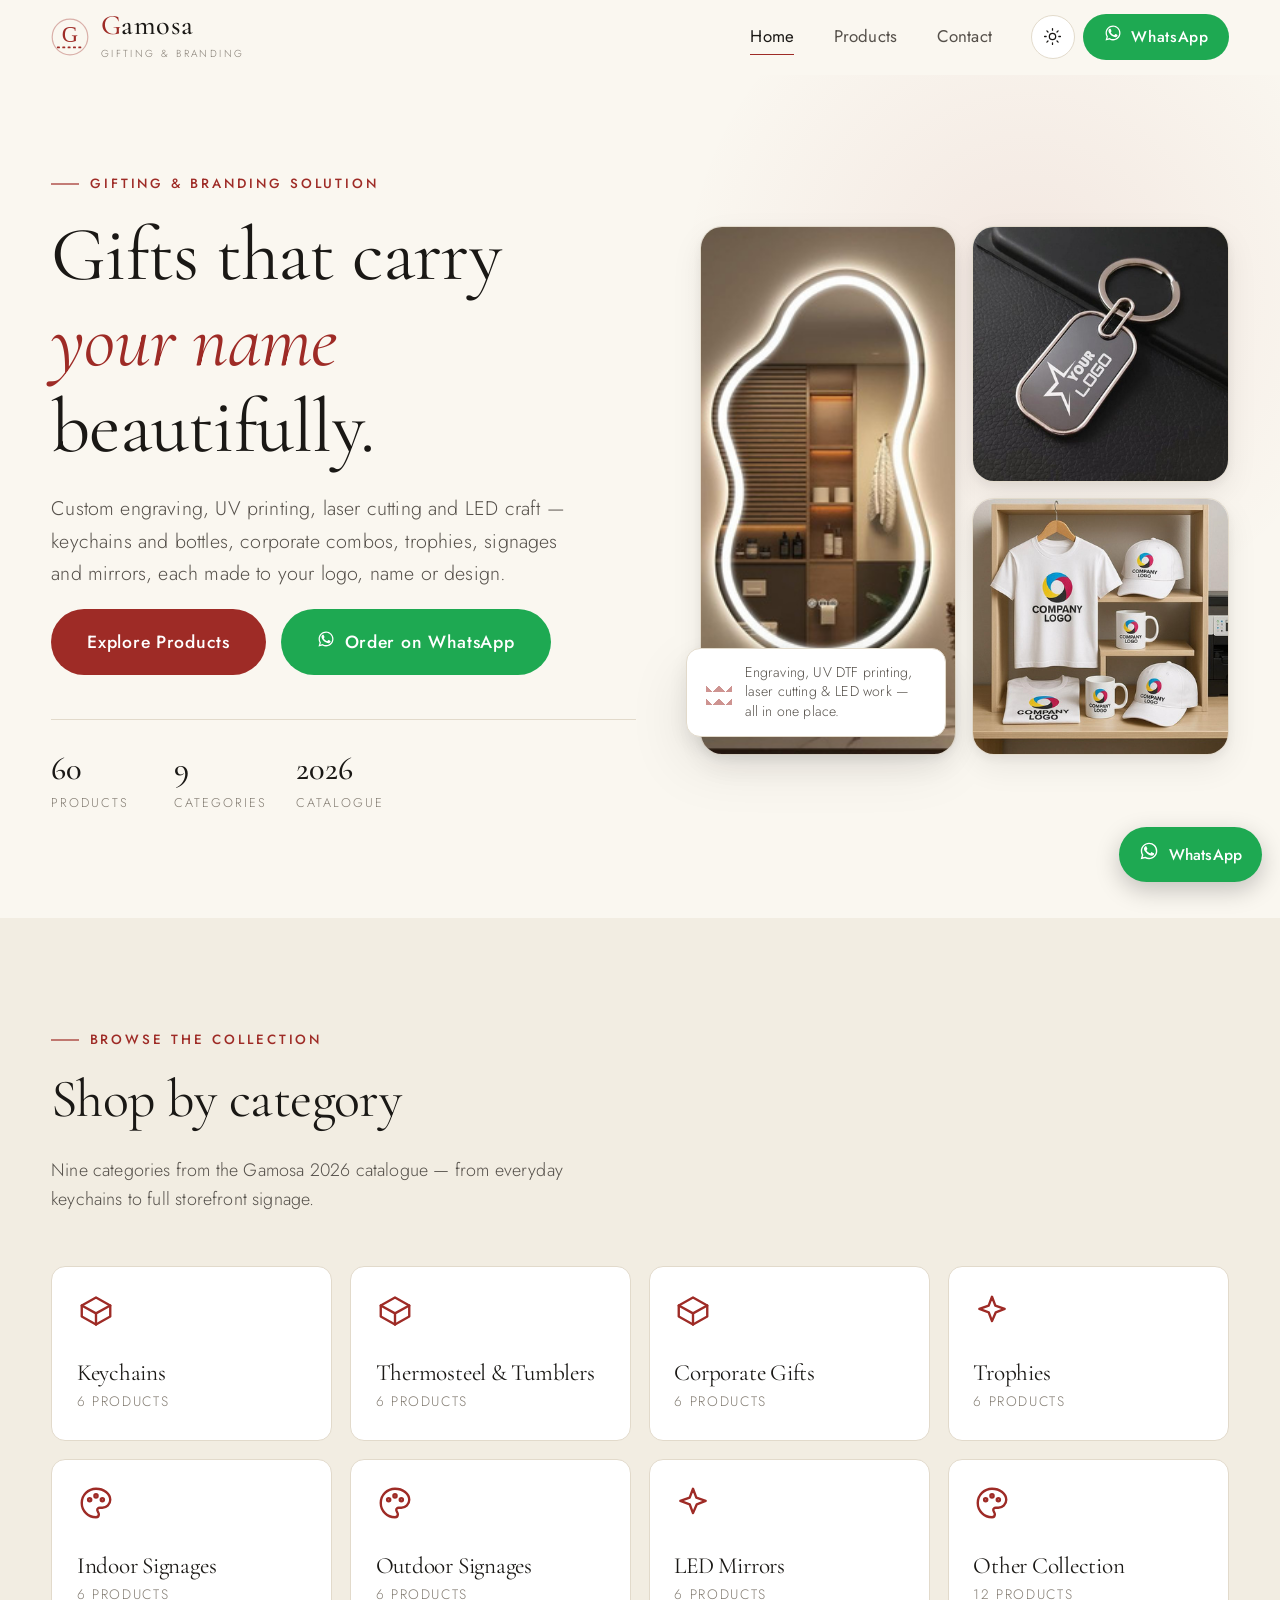
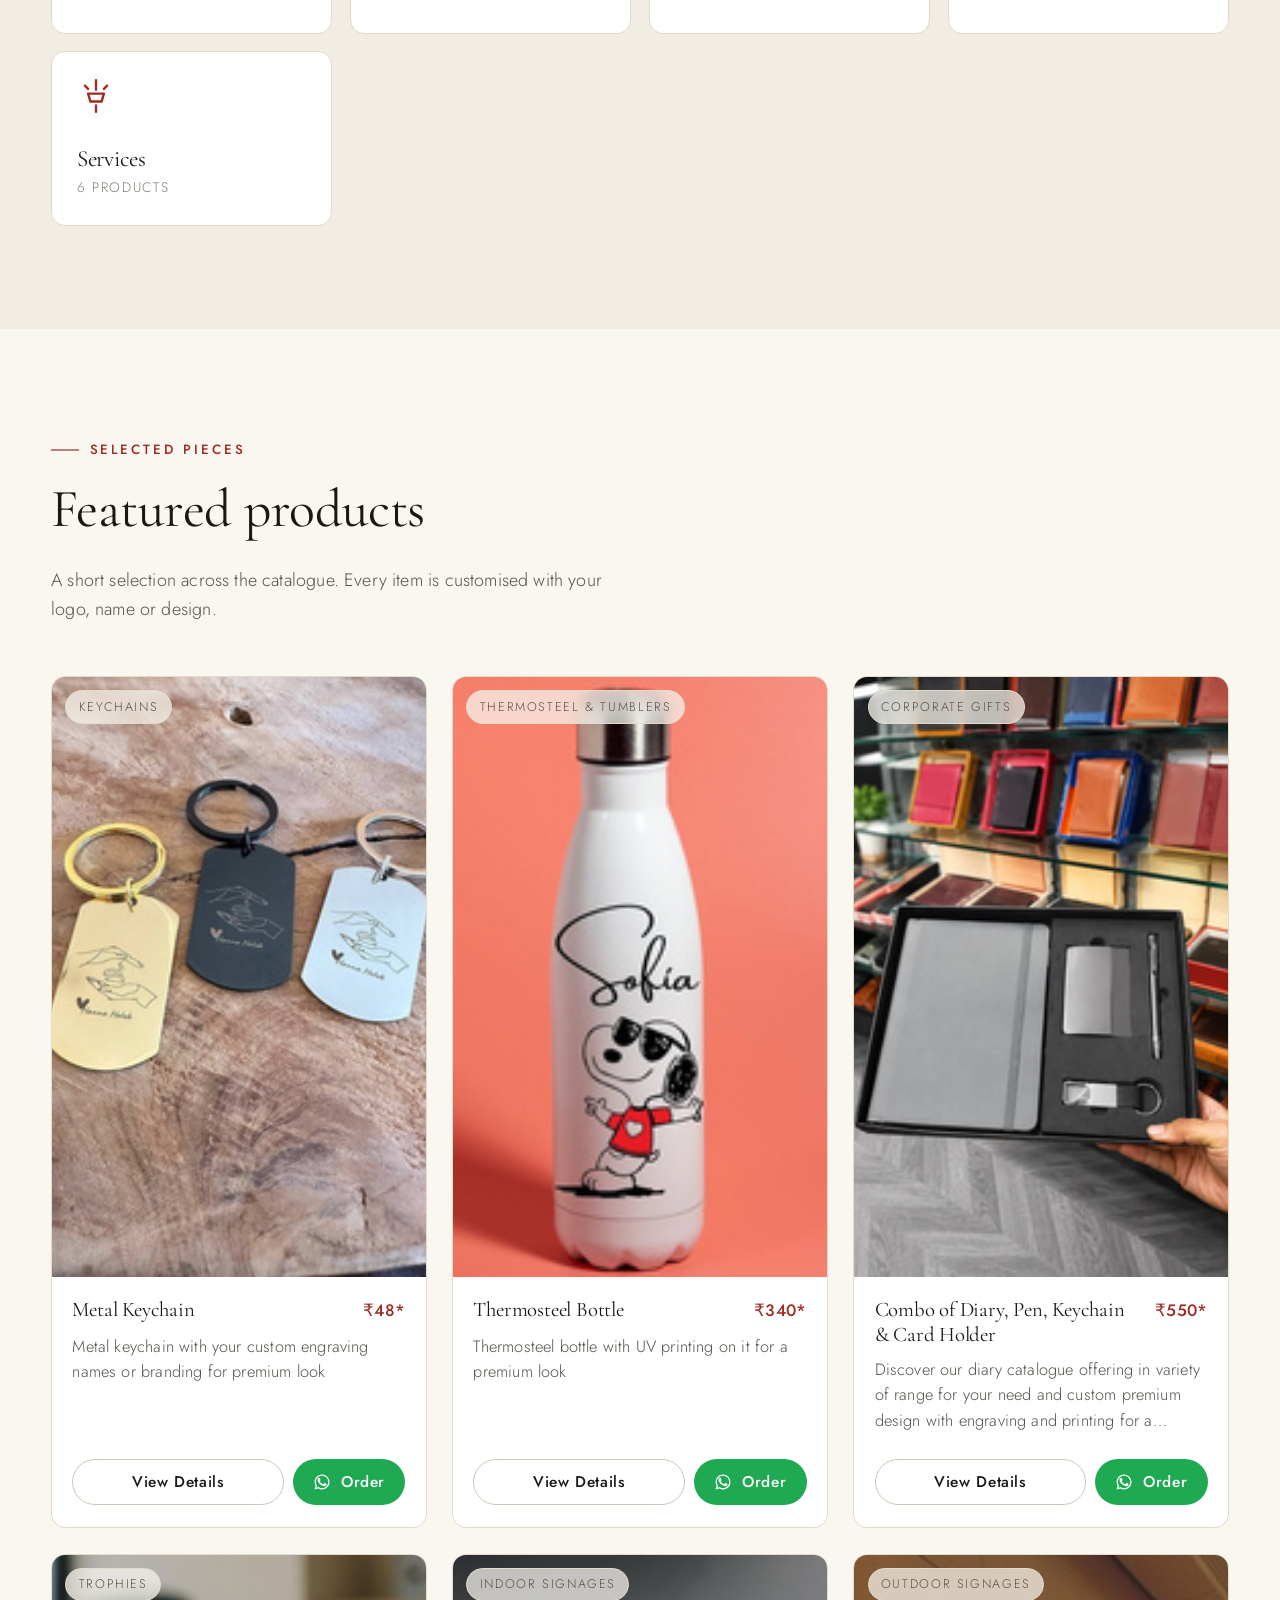
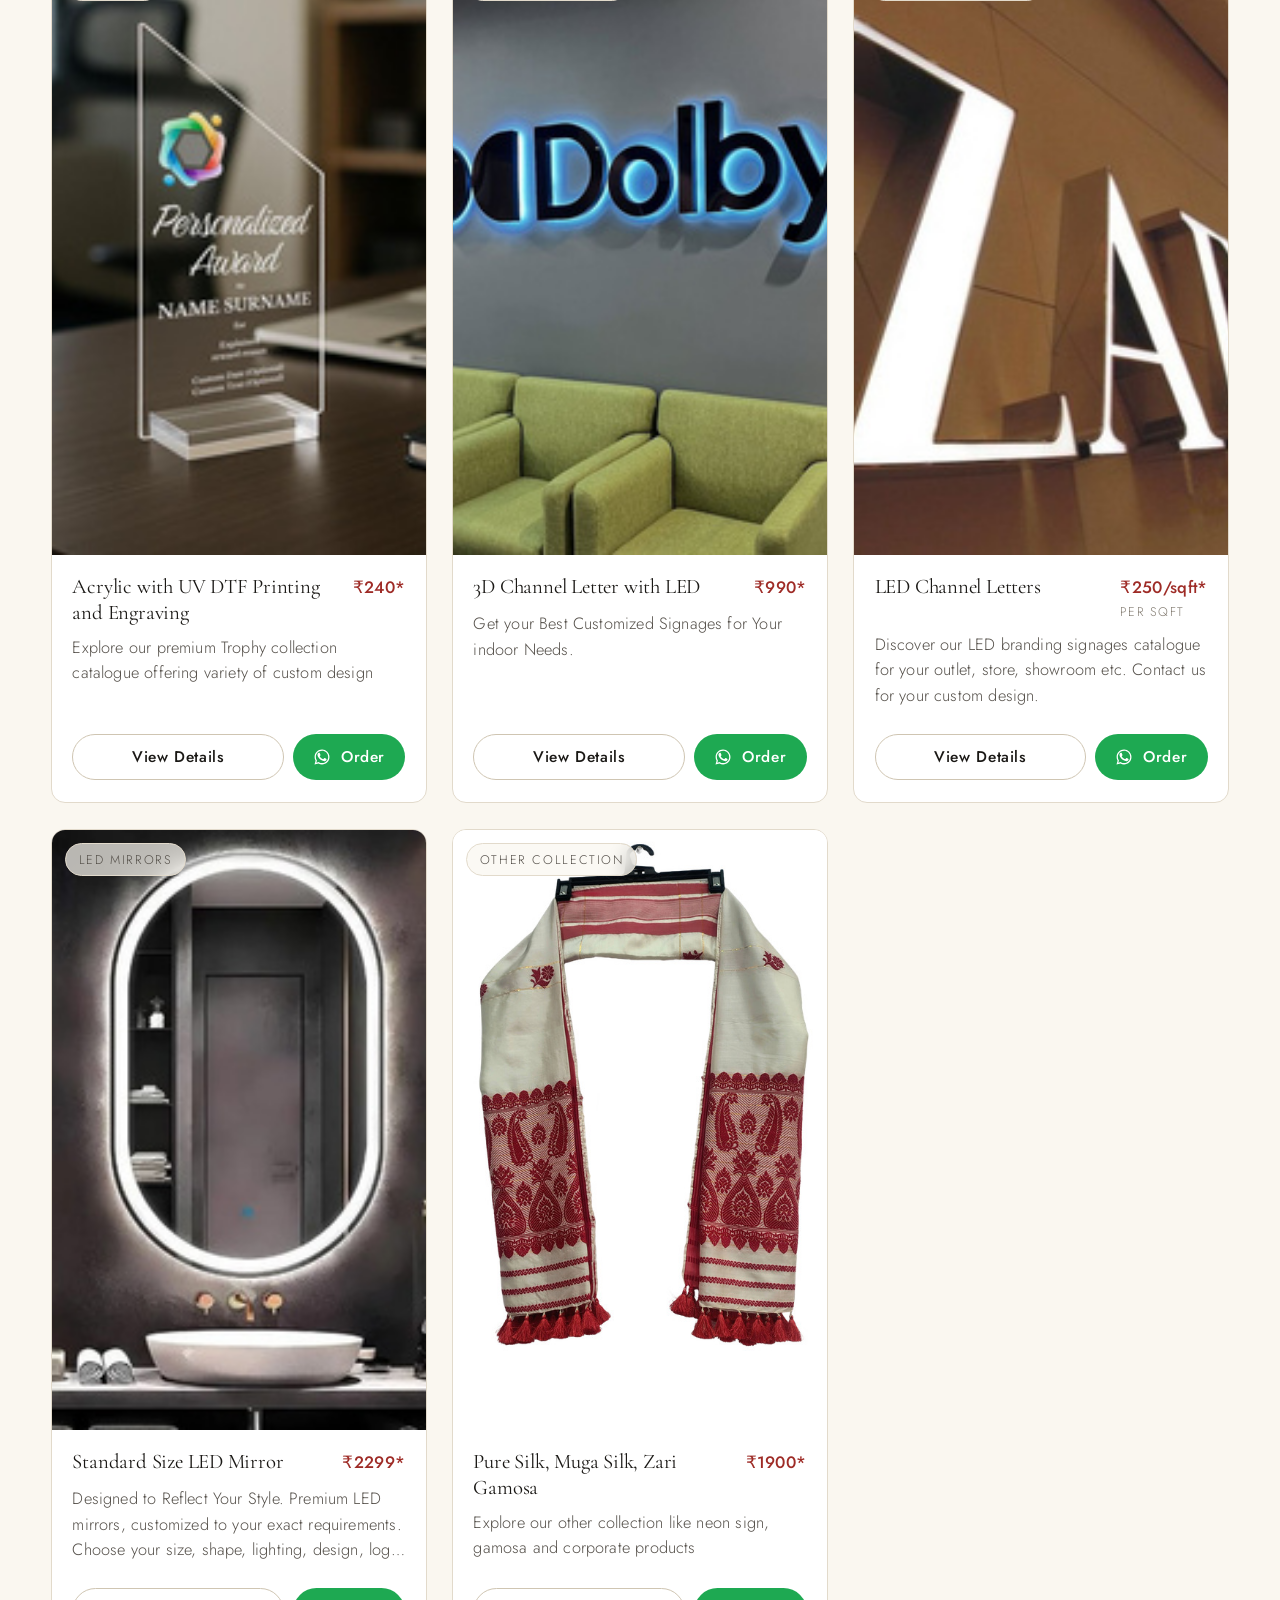
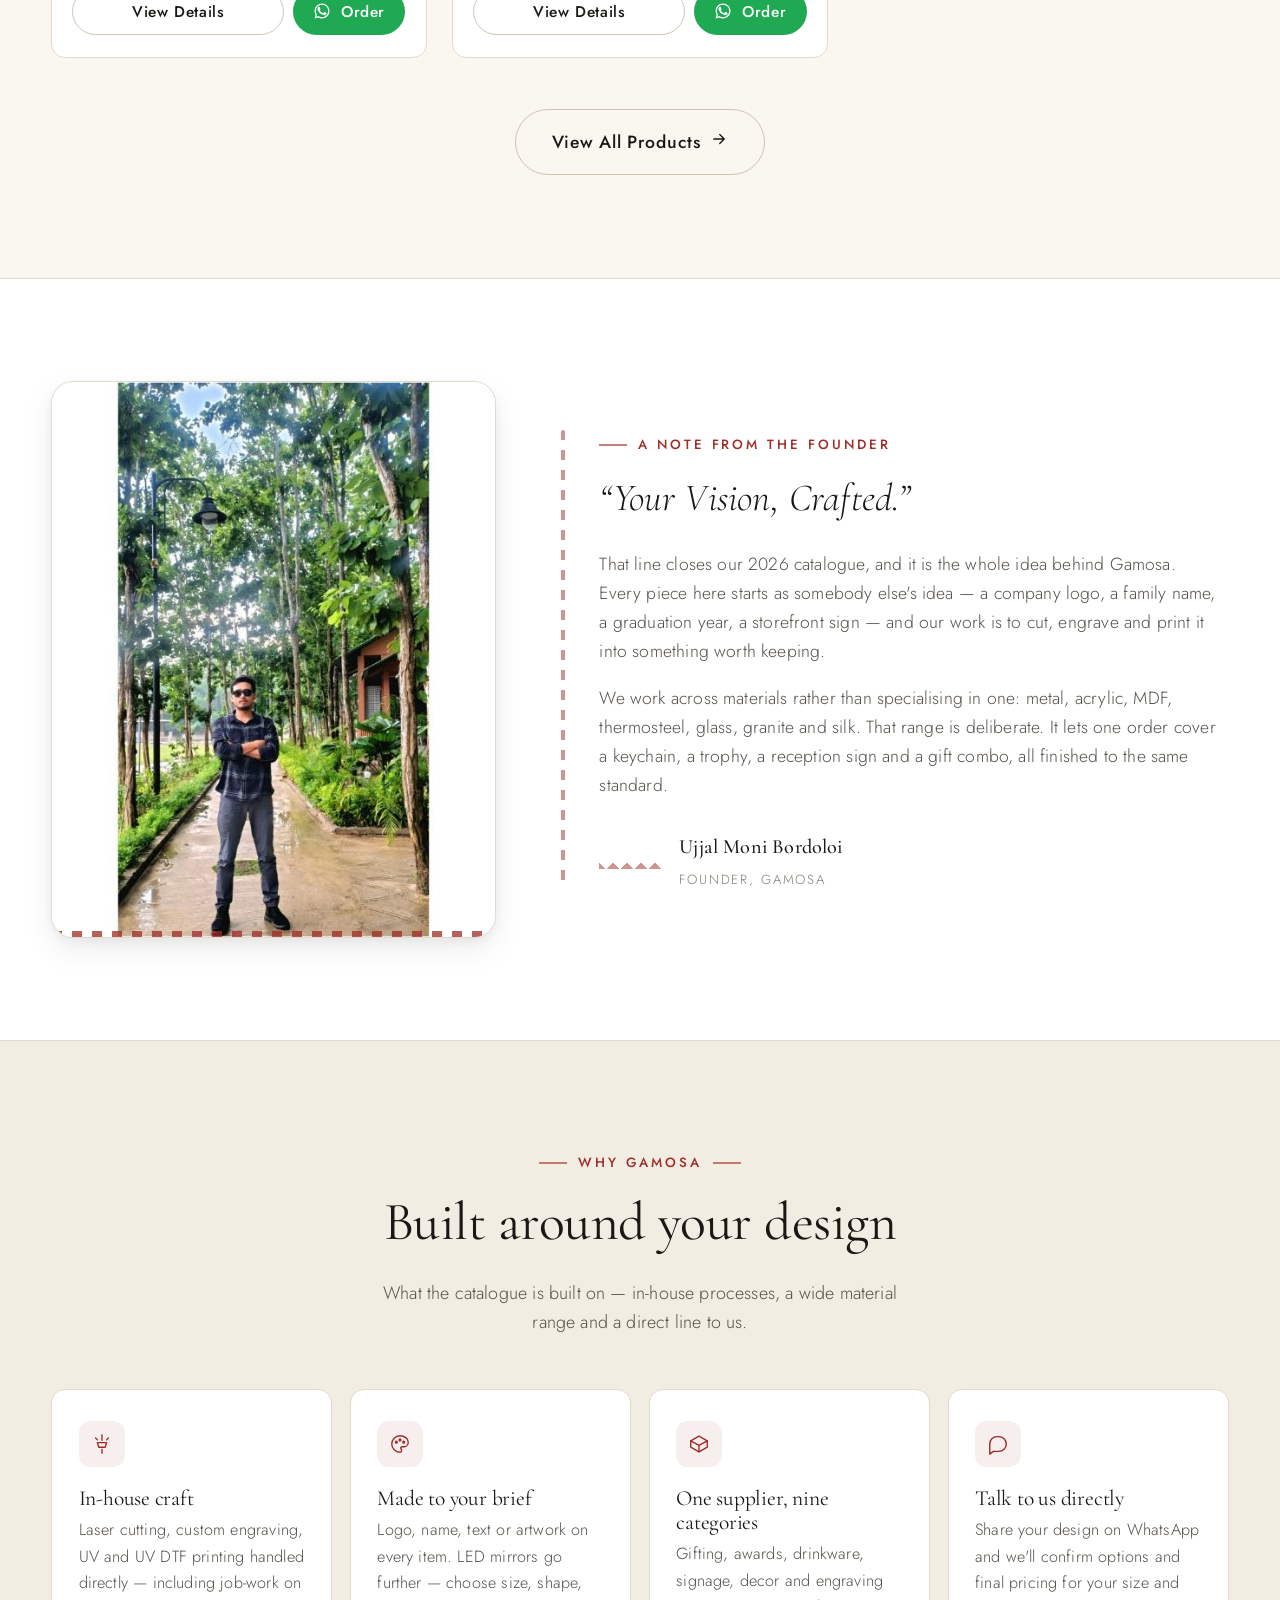
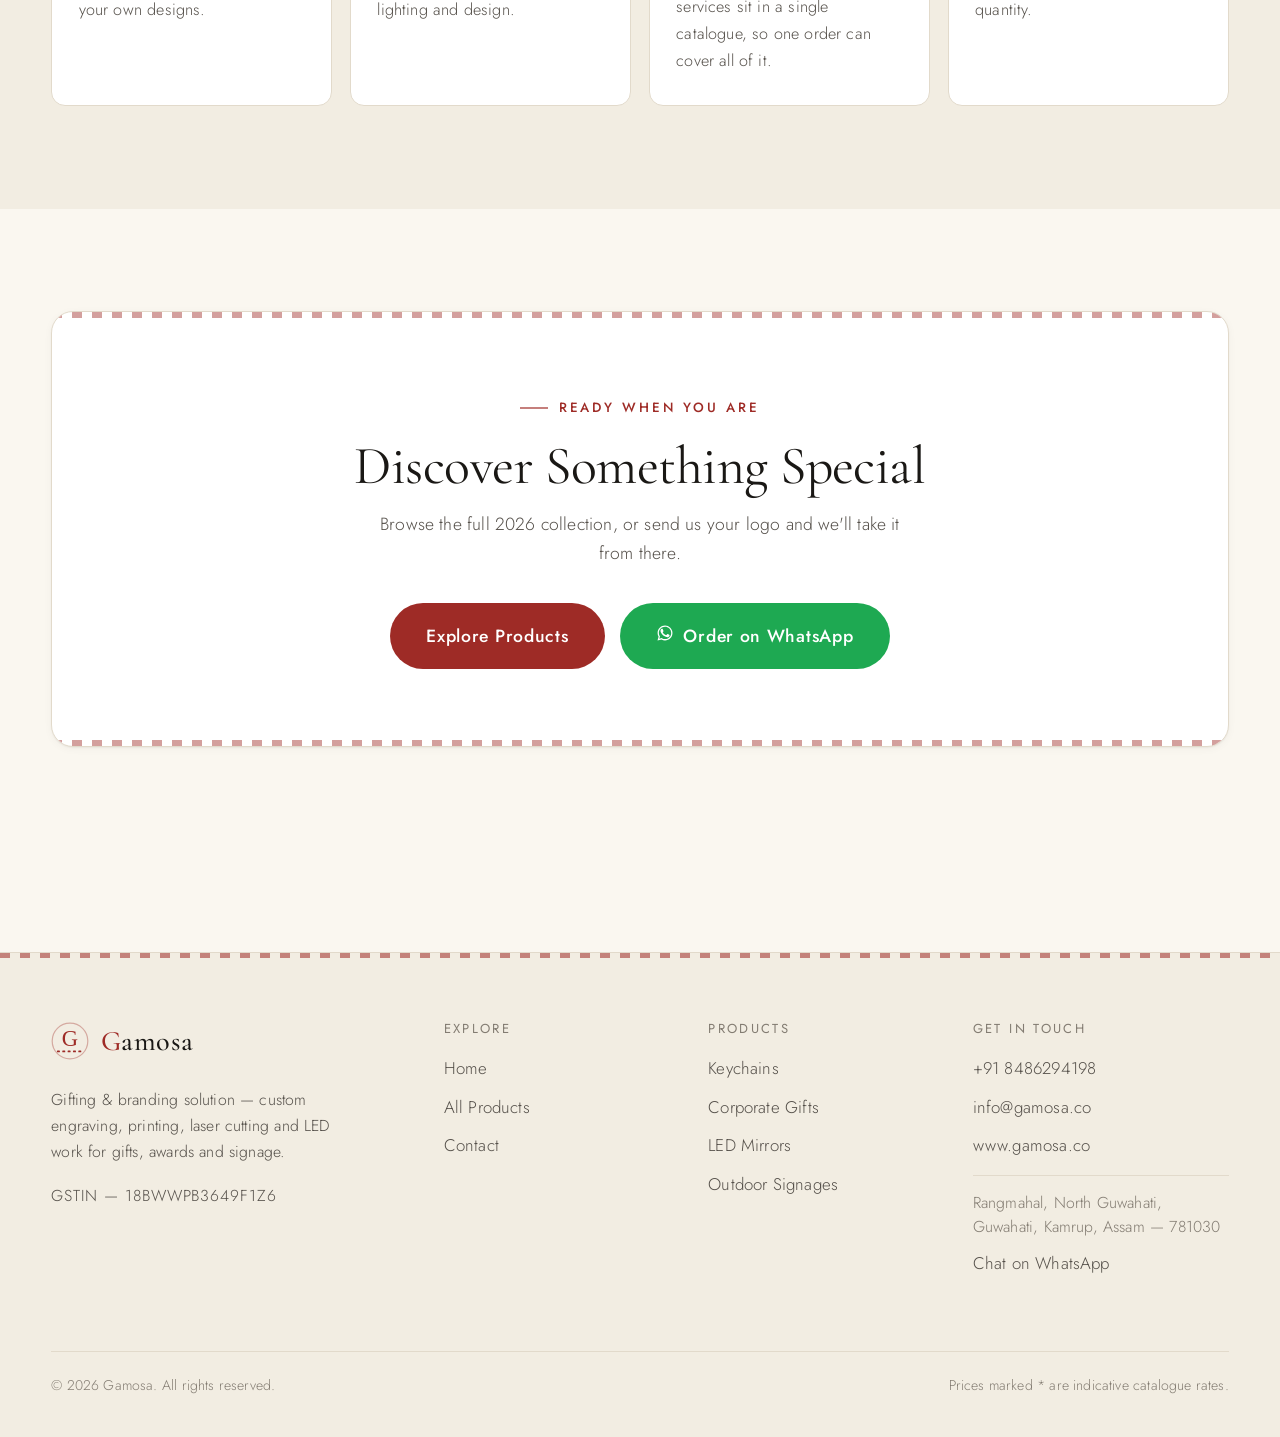
==== index.html @ 013b4562 "Initial commit: Gamosa static website Static marketing site for Gamosa: home, products listing, prod" ====
<!DOCTYPE html>
<html lang="en" class="no-js">
<head>
<meta charset="utf-8">
<meta name="viewport" content="width=device-width, initial-scale=1, viewport-fit=cover">
<title>Gamosa — Custom Gifting &amp; Branding Solutions</title>
<meta name="description" content="Gamosa is a gifting and branding solution offering custom keychains, thermosteel bottles, corporate gift combos, trophies, indoor and outdoor signages, LED mirrors and engraving services. Order on WhatsApp.">
<meta name="theme-color" content="#FAF7F0" media="(prefers-color-scheme: light)">
<meta name="theme-color" content="#121110" media="(prefers-color-scheme: dark)">
<link rel="canonical" href="https://www.gamosa.co/">

<!-- Open Graph / social -->
<meta property="og:type" content="website">
<meta property="og:site_name" content="Gamosa">
<meta property="og:title" content="Gamosa — Custom Gifting &amp; Branding Solutions">
<meta property="og:description" content="Custom keychains, bottles, corporate gifts, trophies, signages, LED mirrors and engraving services. Order on WhatsApp.">
<meta property="og:url" content="https://www.gamosa.co/">
<meta property="og:image" content="https://www.gamosa.co/assets/images/branding/og-cover.svg">
<meta name="twitter:card" content="summary_large_image">
<meta name="twitter:title" content="Gamosa — Custom Gifting &amp; Branding Solutions">
<meta name="twitter:description" content="Custom keychains, bottles, corporate gifts, trophies, signages, LED mirrors and engraving services.">

<link rel="icon" href="assets/images/branding/favicon.svg" type="image/svg+xml">
<link rel="preconnect" href="https://fonts.googleapis.com">
<link rel="preconnect" href="https://fonts.gstatic.com" crossorigin>
<link href="https://fonts.googleapis.com/css2?family=Cormorant+Garamond:ital,wght@0,300;0,400;0,500;0,600;1,400&family=Jost:wght@300;400;500&display=swap" rel="stylesheet">
<!-- Apply the saved theme before first paint to avoid a flash of the wrong palette -->
<script>
  try {
    var t = localStorage.getItem("gamosa-theme");
    if (!t) t = window.matchMedia("(prefers-color-scheme: dark)").matches ? "dark" : "light";
    document.documentElement.setAttribute("data-theme", t);
  } catch (e) { document.documentElement.setAttribute("data-theme", "light"); }
</script>
<link rel="stylesheet" href="css/style.css">
<link rel="stylesheet" href="css/animations.css">
<link rel="stylesheet" href="css/responsive.css">
</head>
<body>
<a class="skip-link" href="#main">Skip to content</a>

<!-- ============================================================ HEADER -->
<header class="site-header">
  <div class="container nav">
    <a class="brand" href="index.html" aria-label="Gamosa — home">
      <img class="brand__mark" src="assets/images/branding/logo.svg" alt="" width="38" height="38">
      <span>
        <span class="brand__name"><em>G</em>amosa</span>
        <span class="brand__tag">Gifting &amp; Branding</span>
      </span>
    </a>

    <nav class="nav__links" aria-label="Primary">
      <a href="index.html" aria-current="page">Home</a>
      <a href="products.html">Products</a>
      <a href="contact.html">Contact</a>
    </nav>

    <div class="nav__actions">
      <button type="button" class="icon-btn theme-toggle" aria-pressed="false" aria-label="Switch to dark mode"></button>
      <a class="btn btn--wa btn--sm btn--wa-desktop" href="https://wa.me/918486294198" data-wa>
        <span data-icon="whatsapp" aria-hidden="true"></span><span>WhatsApp</span>
      </a>
      <button type="button" class="icon-btn nav__burger" aria-expanded="false" aria-controls="mobile-menu" aria-label="Open menu">
        <span class="burger-bars" aria-hidden="true"><span></span><span></span><span></span></span>
      </button>
    </div>
  </div>
</header>

<!-- Mobile drawer -->
<div class="mobile-menu" id="mobile-menu" aria-hidden="true">
  <div class="mobile-menu__scrim"></div>
  <div class="mobile-menu__panel" role="dialog" aria-modal="true" aria-label="Site menu">
    <div class="mobile-menu__top">
      <span class="brand__name"><em>G</em>amosa</span>
      <button type="button" class="icon-btn mobile-menu__close" aria-label="Close menu">
        <span data-icon="close" aria-hidden="true"></span>
      </button>
    </div>
    <nav class="mobile-menu__links" aria-label="Mobile">
      <a href="index.html" aria-current="page">Home</a>
      <a href="products.html">Products</a>
      <a href="contact.html">Contact</a>
    </nav>
    <div class="mobile-menu__foot">
      <div class="weave weave--thin" aria-hidden="true"></div>
      <a class="btn btn--wa btn--block" href="https://wa.me/918486294198" data-wa>
        <span data-icon="whatsapp" aria-hidden="true"></span>Order on WhatsApp
      </a>
      <p class="muted">+91 8486294198<br>info@gamosa.co</p>
    </div>
  </div>
</div>

<main id="main">

  <!-- ============================================================ HERO -->
  <section class="hero">
    <div class="container hero__inner">
      <div class="page-enter">
        <span class="eyebrow">Gifting &amp; Branding Solution</span>
        <h1 class="hero__title">
          <span class="line">Gifts that carry</span>
          <span class="line"><span class="accent">your name</span> beautifully.</span>
        </h1>
        <p class="hero__lead">
          Custom engraving, UV printing, laser cutting and LED craft — keychains and
          bottles, corporate combos, trophies, signages and mirrors, each made to your
          logo, name or design.
        </p>
        <div class="btn-row">
          <a class="btn btn--lg" href="products.html">Explore Products</a>
          <a class="btn btn--wa btn--lg" href="https://wa.me/918486294198" data-wa>
            <span data-icon="whatsapp" aria-hidden="true"></span>Order on WhatsApp
          </a>
        </div>
        <div class="hero__meta">
          <div><strong>60</strong><span>Products</span></div>
          <div><strong>9</strong><span>Categories</span></div>
          <div><strong>2026</strong><span>Catalogue</span></div>
        </div>
      </div>

      <div class="hero__media">
        <div class="hero__collage">
          <figure>
            <img src="assets/images/branding/hero-mirror.jpeg" alt="Backlit LED mirror with a soft glowing edge, mounted above a bathroom vanity" width="368" height="368" fetchpriority="high" decoding="async">
          </figure>
          <figure>
            <img src="assets/images/branding/hero-keychain.jpeg" alt="Engraved metal keychain with a custom logo on a leather surface" width="368" height="368" loading="lazy" decoding="async">
          </figure>
          <figure>
            <img src="assets/images/branding/hero-merch.jpeg" alt="Branded t-shirt, cap and mug printed with a company logo" width="368" height="368" loading="lazy" decoding="async">
          </figure>
        </div>
        <div class="hero__badge">
          <span class="motif" aria-hidden="true"></span>
          <p>Engraving, UV&nbsp;DTF printing, laser cutting &amp; LED work — all in one place.</p>
        </div>
      </div>
    </div>
  </section>

  <!-- ====================================================== CATEGORIES -->
  <section class="section section--alt" aria-labelledby="cat-heading">
    <div class="container">
      <div class="section-head" data-reveal>
        <span class="eyebrow">Browse the collection</span>
        <h2 id="cat-heading">Shop by category</h2>
        <p>Nine categories from the Gamosa 2026 catalogue — from everyday keychains to full storefront signage.</p>
      </div>
      <div class="cat-grid" id="category-grid" data-reveal-group></div>
    </div>
  </section>

  <!-- ======================================================== FEATURED -->
  <section class="section" aria-labelledby="featured-heading">
    <div class="container">
      <div class="section-head" data-reveal>
        <span class="eyebrow">Selected pieces</span>
        <h2 id="featured-heading">Featured products</h2>
        <p>A short selection across the catalogue. Every item is customised with your logo, name or design.</p>
      </div>
      <div class="product-grid" id="featured-grid" data-reveal-group></div>
      <div class="section-foot">
        <a class="btn btn--ghost btn--lg" href="products.html">
          View All Products <span data-icon="arrow" aria-hidden="true"></span>
        </a>
      </div>
    </div>
  </section>

  <!-- ========================================================== VISION -->
  <section class="section vision" aria-labelledby="vision-heading">
    <div class="container vision__inner">
      <figure class="vision__portrait" data-reveal="left">
        <img src="assets/images/founder.jpg" alt="Ujjal Moni Bordoloi, founder of Gamosa, standing on a tree-lined path" width="640" height="640" loading="lazy" decoding="async">
      </figure>

      <!--
        NOTE: the two paragraphs below are draft copy written from the 2026
        catalogue, not Ujjal Moni Bordoloi's own words — but they are signed
        with his name, so they read as his. Replace them with his actual
        message before the site goes live. The pull quote is genuine: it is the
        catalogue's own closing line.
      -->
      <div class="vision__quote" data-reveal="right">
        <span class="eyebrow">A Note From the Founder</span>
        <h2 id="vision-heading" class="sr-only">A note from the founder</h2>
        <blockquote>“Your Vision, Crafted.”</blockquote>
        <p>
          That line closes our 2026 catalogue, and it is the whole idea behind Gamosa.
          Every piece here starts as somebody else's idea — a company logo, a family
          name, a graduation year, a storefront sign — and our work is to cut, engrave
          and print it into something worth keeping.
        </p>
        <p>
          We work across materials rather than specialising in one: metal, acrylic,
          MDF, thermosteel, glass, granite and silk. That range is deliberate. It lets
          one order cover a keychain, a trophy, a reception sign and a gift combo, all
          finished to the same standard.
        </p>
        <div class="vision__sign">
          <span class="motif" aria-hidden="true"></span>
          <div>
            <strong>Ujjal Moni Bordoloi</strong><br>
            <span>Founder, Gamosa</span>
          </div>
        </div>
      </div>
    </div>
  </section>

  <!-- ======================================================= WHY CHOOSE -->
  <section class="section section--alt" aria-labelledby="why-heading">
    <div class="container">
      <div class="section-head section-head--center" data-reveal>
        <span class="eyebrow">Why Gamosa</span>
        <h2 id="why-heading">Built around your design</h2>
        <p>What the catalogue is built on — in-house processes, a wide material range and a direct line to us.</p>
      </div>
      <div class="why-grid" data-reveal-group>
        <article class="why-card">
          <span class="why-card__icon" data-icon="laser" aria-hidden="true"></span>
          <h3>In-house craft</h3>
          <p>Laser cutting, custom engraving, UV and UV&nbsp;DTF printing handled directly — including job-work on your own designs.</p>
        </article>
        <article class="why-card">
          <span class="why-card__icon" data-icon="palette" aria-hidden="true"></span>
          <h3>Made to your brief</h3>
          <p>Logo, name, text or artwork on every item. LED mirrors go further — choose size, shape, lighting and design.</p>
        </article>
        <article class="why-card">
          <span class="why-card__icon" data-icon="box" aria-hidden="true"></span>
          <h3>One supplier, nine categories</h3>
          <p>Gifting, awards, drinkware, signage, decor and engraving services sit in a single catalogue, so one order can cover all of it.</p>
        </article>
        <article class="why-card">
          <span class="why-card__icon" data-icon="chat" aria-hidden="true"></span>
          <h3>Talk to us directly</h3>
          <p>Share your design on WhatsApp and we'll confirm options and final pricing for your size and quantity.</p>
        </article>
      </div>
    </div>
  </section>

  <!-- ============================================================= CTA -->
  <section class="section" aria-labelledby="cta-heading">
    <div class="container">
      <div class="cta" data-reveal>
        <span class="eyebrow" style="justify-content:center">Ready when you are</span>
        <h2 id="cta-heading">Discover Something Special</h2>
        <p>Browse the full 2026 collection, or send us your logo and we'll take it from there.</p>
        <div class="btn-row btn-row--center">
          <a class="btn btn--lg" href="products.html">Explore Products</a>
          <a class="btn btn--wa btn--lg" href="https://wa.me/918486294198" data-wa>
            <span data-icon="whatsapp" aria-hidden="true"></span>Order on WhatsApp
          </a>
        </div>
      </div>
    </div>
  </section>

</main>

<!-- ============================================================ FOOTER -->
<footer class="site-footer footer">
  <div class="weave" aria-hidden="true"></div>
  <div class="container footer__inner">
    <div class="footer__about">
      <a class="brand" href="index.html">
        <img class="brand__mark" src="assets/images/branding/logo.svg" alt="" width="38" height="38">
        <span class="brand__name"><em>G</em>amosa</span>
      </a>
      <p>Gifting &amp; branding solution — custom engraving, printing, laser cutting and LED work for gifts, awards and signage.</p>
      <p class="footer__gst">GSTIN — 18BWWPB3649F1Z6</p>
    </div>

    <div>
      <h4>Explore</h4>
      <ul class="footer__links">
        <li><a href="index.html">Home</a></li>
        <li><a href="products.html">All Products</a></li>
        <li><a href="contact.html">Contact</a></li>
      </ul>
    </div>

    <div>
      <h4>Products</h4>
      <ul class="footer__links">
        <li><a href="products.html?category=keychain">Keychains</a></li>
        <li><a href="products.html?category=corporate">Corporate Gifts</a></li>
        <li><a href="products.html?category=led-mirror">LED Mirrors</a></li>
        <li><a href="products.html?category=outdoor-signage">Outdoor Signages</a></li>
      </ul>
    </div>

    <div>
      <h4>Get in touch</h4>
      <ul class="footer__links">
        <li><a href="tel:+918486294198">+91 8486294198</a></li>
        <li><a href="mailto:info@gamosa.co">info@gamosa.co</a></li>
        <li><a href="https://www.gamosa.co" target="_blank" rel="noopener">www.gamosa.co</a></li>
        <li class="footer__address">Rangmahal, North Guwahati,<br>Guwahati, Kamrup, Assam — 781030</li>
        <li><a href="https://wa.me/918486294198" data-wa>Chat on WhatsApp</a></li>
      </ul>
    </div>
  </div>

  <div class="container">
    <div class="footer__bottom">
      <p>&copy; <span data-year>2026</span> Gamosa. All rights reserved.</p>
      <p>Prices marked * are indicative catalogue rates.</p>
    </div>
  </div>
</footer>

<a class="wa-float" href="https://wa.me/918486294198" data-wa aria-label="Chat with Gamosa on WhatsApp">
  <span data-icon="whatsapp" aria-hidden="true"></span><span>WhatsApp</span>
</a>

<script src="js/products.js"></script>
<script src="js/main.js"></script>
</body>
</html>
---- css/style.css ----
/* ==========================================================================
   Gamosa — Core stylesheet
   1.  Design tokens (light + dark)
   2.  Reset & base
   3.  Layout primitives
   4.  Gamosa-inspired decorative elements
   5.  Buttons & form controls
   6.  Header / navigation
   7.  Hero
   8.  Sections (featured, vision, why-us, categories, CTA)
   9.  Product cards & grid
   10. Products page toolbar
   11. Product detail page
   12. Contact page
   13. Footer
   14. Floating WhatsApp button
   15. Utilities
   ========================================================================== */

/* ---------------------------------------------- 1. Design tokens --------- */
:root {
  /* Light mode — ivory, charcoal, muted Assamese red */
  --bg:            #FAF7F0;
  --bg-alt:        #F2EDE2;
  --surface:       #FFFFFF;
  --surface-sunk:  #F6F2E9;
  --text:          #1A1815;
  --text-soft:     #55504A;
  --text-faint:    #837C72;
  --line:          #E2DACB;
  --line-strong:   #CFC5B2;

  --accent:        #9E2B26;   /* muted Assamese red */
  --accent-hover:  #7E211D;
  --accent-soft:   rgba(158, 43, 38, 0.08);
  --accent-ring:   rgba(158, 43, 38, 0.32);
  --gold:          #A98A50;
  --earth:         #8C7A61;

  --whatsapp:      #1EA952;
  --whatsapp-hover:#178B43;

  --shadow-sm: 0 1px 2px rgba(26, 24, 21, 0.05), 0 2px 8px rgba(26, 24, 21, 0.04);
  --shadow-md: 0 4px 12px rgba(26, 24, 21, 0.06), 0 12px 32px rgba(26, 24, 21, 0.07);
  --shadow-lg: 0 8px 24px rgba(26, 24, 21, 0.08), 0 24px 60px rgba(26, 24, 21, 0.10);

  --header-bg: rgba(250, 247, 240, 0.72);

  /* Typography */
  --font-display: "Cormorant Garamond", "Iowan Old Style", Georgia, "Times New Roman", serif;
  --font-body: "Jost", "Inter", -apple-system, BlinkMacSystemFont, "Segoe UI", Roboto, Helvetica, Arial, sans-serif;

  /* Rhythm */
  --radius-sm: 8px;
  --radius:    14px;
  --radius-lg: 22px;
  --pad-x: clamp(1rem, 4vw, 4.5rem);
  --section-y: clamp(3.5rem, 8vw, 7rem);
  --maxw: 1280px;

  --ease: cubic-bezier(0.22, 0.61, 0.36, 1);
  --dur: 0.45s;

  color-scheme: light;
}

[data-theme="dark"] {
  --bg:            #121110;
  --bg-alt:        #191715;
  --surface:       #1C1A18;
  --surface-sunk:  #211F1C;
  --text:          #F3EFE7;
  --text-soft:     #B5ADA1;
  --text-faint:    #8B837A;
  --line:          #2E2B27;
  --line-strong:   #413C36;

  --accent:        #D1615A;
  --accent-hover:  #E0766F;
  --accent-soft:   rgba(209, 97, 90, 0.12);
  --accent-ring:   rgba(209, 97, 90, 0.38);
  --gold:          #C5A469;
  --earth:         #A08D73;

  --whatsapp:      #25C463;
  --whatsapp-hover:#3FD378;

  --shadow-sm: 0 1px 2px rgba(0, 0, 0, 0.4);
  --shadow-md: 0 4px 12px rgba(0, 0, 0, 0.35), 0 12px 32px rgba(0, 0, 0, 0.35);
  --shadow-lg: 0 8px 24px rgba(0, 0, 0, 0.4), 0 24px 60px rgba(0, 0, 0, 0.45);

  --header-bg: rgba(18, 17, 16, 0.72);

  color-scheme: dark;
}

/* ---------------------------------------------- 2. Reset & base ---------- */
*,
*::before,
*::after { box-sizing: border-box; }

html {
  /* Base type scale. Everything below is in rem, so this one value sets the
     overall text size — and using a percentage keeps the visitor's own browser
     font-size setting intact. */
  font-size: 110%;
  -webkit-text-size-adjust: 100%;
  scroll-behavior: smooth;
  scroll-padding-top: 90px;
}

body {
  margin: 0;
  background: var(--bg);
  color: var(--text);
  font-family: var(--font-body);
  font-size: 1rem;
  line-height: 1.65;
  font-weight: 300;
  letter-spacing: 0.01em;
  overflow-x: hidden;
  -webkit-font-smoothing: antialiased;
  transition: background-color 0.4s var(--ease), color 0.4s var(--ease);
}

h1, h2, h3, h4 {
  font-family: var(--font-display);
  font-weight: 400;
  line-height: 1.12;
  letter-spacing: -0.01em;
  margin: 0 0 0.5em;
  color: var(--text);
}

h1 { font-size: clamp(2.6rem, 6vw, 4.6rem); }
h2 { font-size: clamp(2rem, 4.2vw, 3.2rem); }
h3 { font-size: clamp(1.25rem, 2vw, 1.6rem); }
h4 { font-size: 1.1rem; }

p { margin: 0 0 1rem; }

a {
  color: inherit;
  text-decoration: none;
  transition: color 0.25s var(--ease);
}

img {
  max-width: 100%;
  display: block;
}

ul { margin: 0; padding: 0; list-style: none; }

hr {
  border: 0;
  height: 1px;
  background: var(--line);
  margin: 2rem 0;
}

::selection {
  background: var(--accent);
  color: #fff;
}

/* Focus — always visible, never removed */
:focus-visible {
  outline: 2px solid var(--accent);
  outline-offset: 3px;
  border-radius: 4px;
}

.skip-link {
  position: absolute;
  left: 1rem;
  top: -100px;
  z-index: 200;
  background: var(--accent);
  color: #fff;
  padding: 0.7rem 1.2rem;
  border-radius: 0 0 var(--radius-sm) var(--radius-sm);
  font-size: 0.9rem;
  transition: top 0.25s var(--ease);
}
.skip-link:focus { top: 0; }

/* ---------------------------------------------- 3. Layout ---------------- */
.container {
  width: 100%;
  max-width: var(--maxw);
  margin: 0 auto;
  padding-inline: var(--pad-x);
}

.section { padding-block: var(--section-y); }
.section--alt { background: var(--bg-alt); }
.section--sunk { background: var(--surface-sunk); }

.section-head {
  max-width: 640px;
  margin-bottom: clamp(2rem, 4vw, 3.25rem);
}
.section-head--center {
  margin-inline: auto;
  text-align: center;
}

.eyebrow {
  display: inline-flex;
  align-items: center;
  gap: 0.6rem;
  font-size: 0.76rem;
  font-weight: 500;
  letter-spacing: 0.22em;
  text-transform: uppercase;
  color: var(--accent);
  margin-bottom: 1rem;
}
.eyebrow::before {
  content: "";
  width: 28px;
  height: 2px;
  background: var(--accent);
  opacity: 0.6;
}
.section-head--center .eyebrow::after {
  content: "";
  width: 28px;
  height: 2px;
  background: var(--accent);
  opacity: 0.6;
}

.section-head p {
  color: var(--text-soft);
  font-size: 1.02rem;
  max-width: 56ch;
}
.section-head--center p { margin-inline: auto; }

.section-foot {
  margin-top: clamp(2rem, 4vw, 3rem);
  display: flex;
  justify-content: center;
}

/* ------------------------- 4. Gamosa-inspired decorative elements -------- */
/* A thin woven red/white band — used sparingly as a divider or top rule. */
.weave {
  height: 6px;
  width: 100%;
  background-image:
    repeating-linear-gradient(90deg,
      var(--accent) 0 10px,
      transparent 10px 20px);
  opacity: 0.55;
  border-radius: 3px;
}
.weave--thin { height: 3px; opacity: 0.4; }

.weave-rule {
  display: flex;
  align-items: center;
  gap: 0.75rem;
  color: var(--accent);
}
.weave-rule::before,
.weave-rule::after {
  content: "";
  flex: 1;
  height: 2px;
  background-image: repeating-linear-gradient(90deg,
    currentColor 0 8px, transparent 8px 16px);
  opacity: 0.45;
}
.weave-rule .diamond {
  width: 9px;
  height: 9px;
  transform: rotate(45deg);
  background: currentColor;
  opacity: 0.7;
  flex: none;
}

/* Small geometric motif borrowed from gamosa end-panels */
.motif {
  display: block;
  width: 64px;
  height: 14px;
  background-image:
    linear-gradient(45deg, var(--accent) 25%, transparent 25%),
    linear-gradient(-45deg, var(--accent) 25%, transparent 25%);
  background-size: 14px 14px;
  opacity: 0.5;
}

/* ---------------------------------------------- 5. Buttons --------------- */
.btn {
  --btn-bg: var(--accent);
  --btn-fg: #fff;
  display: inline-flex;
  align-items: center;
  justify-content: center;
  gap: 0.55rem;
  min-height: 48px;
  padding: 0.85rem 1.6rem;
  border: 1px solid transparent;
  border-radius: 999px;
  background: var(--btn-bg);
  color: var(--btn-fg);
  font-family: var(--font-body);
  font-size: 0.97rem;
  font-weight: 500;
  letter-spacing: 0.04em;
  cursor: pointer;
  text-align: center;
  transition: transform 0.25s var(--ease), background-color 0.25s var(--ease),
              box-shadow 0.25s var(--ease), border-color 0.25s var(--ease),
              color 0.25s var(--ease);
}
.btn:hover {
  --btn-bg: var(--accent-hover);
  transform: translateY(-2px);
  box-shadow: var(--shadow-md);
}
.btn:active { transform: translateY(0); }

.btn--ghost {
  --btn-bg: transparent;
  --btn-fg: var(--text);
  border-color: var(--line-strong);
}
.btn--ghost:hover {
  --btn-bg: var(--accent-soft);
  --btn-fg: var(--accent);
  border-color: var(--accent);
}

.btn--wa {
  --btn-bg: var(--whatsapp);
  --btn-fg: #fff;
}
.btn--wa:hover { --btn-bg: var(--whatsapp-hover); }

.btn--sm {
  min-height: 42px;
  padding: 0.55rem 1.1rem;
  font-size: 0.88rem;
}
.btn--block { width: 100%; }
.btn--lg { min-height: 54px; padding: 1rem 2rem; font-size: 1rem; }

.btn svg { width: 18px; height: 18px; flex: none; }

.btn-row {
  display: flex;
  flex-wrap: wrap;
  gap: 0.85rem;
}
.btn-row--center { justify-content: center; }

.text-link {
  display: inline-flex;
  align-items: center;
  gap: 0.4rem;
  font-size: 0.9rem;
  font-weight: 500;
  color: var(--accent);
  border-bottom: 1px solid transparent;
  padding-bottom: 2px;
}
.text-link:hover { border-bottom-color: var(--accent); }
.text-link .arrow { transition: transform 0.25s var(--ease); }
.text-link:hover .arrow { transform: translateX(4px); }

/* ---------------------------------------------- 6. Header / nav ---------- */
.site-header {
  position: sticky;
  top: 0;
  z-index: 100;
  background: transparent;
  border-bottom: 1px solid transparent;
  transition: background-color 0.35s var(--ease), border-color 0.35s var(--ease),
              backdrop-filter 0.35s var(--ease), box-shadow 0.35s var(--ease);
}
.site-header.is-stuck {
  background: var(--header-bg);
  -webkit-backdrop-filter: saturate(180%) blur(16px);
  backdrop-filter: saturate(180%) blur(16px);
  border-bottom-color: var(--line);
  box-shadow: var(--shadow-sm);
}

.nav {
  display: flex;
  align-items: center;
  gap: 1.25rem;
  min-height: 74px;
}

.brand {
  display: inline-flex;
  align-items: center;
  gap: 0.65rem;
  margin-right: auto;
}
.brand__mark {
  width: 38px;
  height: 38px;
  flex: none;
}
.brand__name {
  font-family: var(--font-display);
  font-size: 1.6rem;
  font-weight: 500;
  letter-spacing: 0.02em;
  line-height: 1;
}
.brand__name em {
  font-style: normal;
  color: var(--accent);
}
.brand__tag {
  display: block;
  font-family: var(--font-body);
  font-size: 0.58rem;
  letter-spacing: 0.24em;
  text-transform: uppercase;
  color: var(--text-faint);
  margin-top: 3px;
}

.nav__links {
  display: flex;
  align-items: center;
  gap: 0.35rem;
}
.nav__links a {
  position: relative;
  display: inline-block;
  padding: 0.5rem 0.95rem;
  font-size: 0.96rem;
  font-weight: 400;
  color: var(--text-soft);
  border-radius: 999px;
}
.nav__links a::after {
  content: "";
  position: absolute;
  left: 0.95rem;
  right: 0.95rem;
  bottom: 0.25rem;
  height: 1.5px;
  background: var(--accent);
  transform: scaleX(0);
  transform-origin: left;
  transition: transform 0.3s var(--ease);
}
.nav__links a:hover { color: var(--text); }
.nav__links a:hover::after,
.nav__links a[aria-current="page"]::after { transform: scaleX(1); }
.nav__links a[aria-current="page"] { color: var(--text); }

.nav__actions {
  display: flex;
  align-items: center;
  gap: 0.5rem;
}

.icon-btn {
  display: inline-flex;
  align-items: center;
  justify-content: center;
  width: 44px;
  height: 44px;
  border: 1px solid var(--line);
  background: var(--surface);
  color: var(--text);
  border-radius: 50%;
  cursor: pointer;
  transition: border-color 0.25s var(--ease), color 0.25s var(--ease),
              background-color 0.25s var(--ease), transform 0.25s var(--ease);
}
.icon-btn:hover {
  border-color: var(--accent);
  color: var(--accent);
  transform: translateY(-1px);
}
.icon-btn svg { width: 19px; height: 19px; }

/* Theme toggle icon swap */
.theme-toggle .icon-moon { display: none; }
[data-theme="dark"] .theme-toggle .icon-sun { display: none; }
[data-theme="dark"] .theme-toggle .icon-moon { display: block; }

/* Hamburger */
.nav__burger { display: none; }
.burger-bars {
  position: relative;
  width: 20px;
  height: 14px;
}
.burger-bars span {
  position: absolute;
  left: 0;
  width: 100%;
  height: 1.6px;
  background: currentColor;
  border-radius: 2px;
  transition: transform 0.35s var(--ease), opacity 0.2s var(--ease);
}
.burger-bars span:nth-child(1) { top: 0; }
.burger-bars span:nth-child(2) { top: 6.2px; }
.burger-bars span:nth-child(3) { top: 12.4px; }
[aria-expanded="true"] .burger-bars span:nth-child(1) { transform: translateY(6.2px) rotate(45deg); }
[aria-expanded="true"] .burger-bars span:nth-child(2) { opacity: 0; }
[aria-expanded="true"] .burger-bars span:nth-child(3) { transform: translateY(-6.2px) rotate(-45deg); }

/* Mobile drawer */
.mobile-menu {
  position: fixed;
  inset: 0;
  z-index: 110;
  visibility: hidden;
  pointer-events: none;
}
.mobile-menu__scrim {
  position: absolute;
  inset: 0;
  background: rgba(10, 9, 8, 0.45);
  opacity: 0;
  transition: opacity 0.35s var(--ease);
  -webkit-backdrop-filter: blur(2px);
  backdrop-filter: blur(2px);
}
.mobile-menu__panel {
  position: absolute;
  top: 0;
  right: 0;
  height: 100%;
  width: min(86vw, 340px);
  background: var(--surface);
  border-left: 1px solid var(--line);
  padding: 1.25rem 1.5rem 2rem;
  display: flex;
  flex-direction: column;
  transform: translateX(100%);
  transition: transform 0.4s var(--ease);
  overflow-y: auto;
}
.mobile-menu.is-open {
  visibility: visible;
  pointer-events: auto;
}
.mobile-menu.is-open .mobile-menu__scrim { opacity: 1; }
.mobile-menu.is-open .mobile-menu__panel { transform: translateX(0); }

.mobile-menu__top {
  display: flex;
  align-items: center;
  justify-content: space-between;
  margin-bottom: 1.5rem;
}
.mobile-menu__links { display: flex; flex-direction: column; }
.mobile-menu__links a {
  padding: 0.95rem 0;
  font-family: var(--font-display);
  font-size: 1.55rem;
  border-bottom: 1px solid var(--line);
  opacity: 0;
  transform: translateY(10px);
}
.mobile-menu.is-open .mobile-menu__links a {
  animation: menuItemIn 0.45s var(--ease) forwards;
}
.mobile-menu.is-open .mobile-menu__links a:nth-child(1) { animation-delay: 0.08s; }
.mobile-menu.is-open .mobile-menu__links a:nth-child(2) { animation-delay: 0.14s; }
.mobile-menu.is-open .mobile-menu__links a:nth-child(3) { animation-delay: 0.20s; }
.mobile-menu__links a[aria-current="page"] { color: var(--accent); }

.mobile-menu__foot {
  margin-top: auto;
  padding-top: 2rem;
  display: grid;
  gap: 0.75rem;
}
.mobile-menu__foot .muted {
  font-size: 0.82rem;
  color: var(--text-faint);
}

body.no-scroll { overflow: hidden; }

/* ---------------------------------------------- 7. Hero ------------------ */
.hero {
  position: relative;
  padding-block: clamp(3rem, 7vw, 6rem) clamp(3.5rem, 8vw, 7rem);
  overflow: hidden;
}
.hero::before {
  /* very soft warm glow, no pattern */
  content: "";
  position: absolute;
  top: -20%;
  right: -10%;
  width: 60vw;
  height: 60vw;
  max-width: 760px;
  max-height: 760px;
  background: radial-gradient(circle, var(--accent-soft) 0%, transparent 65%);
  pointer-events: none;
}
.hero__inner {
  position: relative;
  display: grid;
  grid-template-columns: 1.05fr 0.95fr;
  gap: clamp(2rem, 5vw, 4.5rem);
  align-items: center;
}
.hero__title {
  margin-bottom: 1.25rem;
}
.hero__title .line { display: block; }
.hero__title .accent {
  color: var(--accent);
  font-style: italic;
}
.hero__lead {
  font-size: clamp(1rem, 1.6vw, 1.12rem);
  color: var(--text-soft);
  max-width: 48ch;
  margin-bottom: 1.1rem;
}
.hero__meta {
  display: flex;
  flex-wrap: wrap;
  gap: 1.5rem;
  margin-top: 2.5rem;
  padding-top: 1.75rem;
  border-top: 1px solid var(--line);
}
.hero__meta div { min-width: 96px; }
.hero__meta strong {
  display: block;
  font-family: var(--font-display);
  font-size: 1.85rem;
  font-weight: 500;
  line-height: 1.1;
}
.hero__meta span {
  font-size: 0.72rem;
  letter-spacing: 0.16em;
  text-transform: uppercase;
  color: var(--text-faint);
}

.hero__media {
  position: relative;
}
.hero__collage {
  display: grid;
  grid-template-columns: 1fr 1fr;
  grid-template-rows: auto auto;
  gap: 0.9rem;
}
.hero__collage figure {
  margin: 0;
  border-radius: var(--radius-lg);
  overflow: hidden;
  background: var(--surface);
  border: 1px solid var(--line);
  box-shadow: var(--shadow-md);
}
.hero__collage figure:nth-child(1) { grid-row: span 2; }
.hero__collage img {
  width: 100%;
  height: 100%;
  object-fit: cover;
  aspect-ratio: 1 / 1;
}
.hero__collage figure:nth-child(1) img { aspect-ratio: 3 / 4; }

.hero__badge {
  position: absolute;
  left: -14px;
  bottom: 18px;
  background: var(--surface);
  border: 1px solid var(--line);
  border-radius: var(--radius);
  padding: 0.8rem 1.1rem;
  box-shadow: var(--shadow-lg);
  display: flex;
  align-items: center;
  gap: 0.7rem;
  max-width: 260px;
}
.hero__badge .motif { width: 26px; height: 26px; background-size: 13px 13px; flex: none; }
.hero__badge p {
  margin: 0;
  font-size: 0.8rem;
  line-height: 1.4;
  color: var(--text-soft);
}

/* ---------------------------------------------- 8. Sections -------------- */
/* Categories */
.cat-grid {
  display: grid;
  grid-template-columns: repeat(auto-fill, minmax(230px, 1fr));
  gap: 1rem;
}
.cat-card {
  position: relative;
  display: flex;
  flex-direction: column;
  justify-content: space-between;
  gap: 1.75rem;
  min-height: 170px;
  padding: 1.4rem;
  background: var(--surface);
  border: 1px solid var(--line);
  border-radius: var(--radius);
  overflow: hidden;
  transition: transform 0.35s var(--ease), border-color 0.35s var(--ease),
              box-shadow 0.35s var(--ease);
}
.cat-card::after {
  content: "";
  position: absolute;
  inset: auto 0 0 0;
  height: 3px;
  background-image: repeating-linear-gradient(90deg,
    var(--accent) 0 8px, transparent 8px 16px);
  opacity: 0;
  transition: opacity 0.35s var(--ease);
}
.cat-card:hover {
  transform: translateY(-4px);
  border-color: var(--line-strong);
  box-shadow: var(--shadow-md);
}
.cat-card:hover::after { opacity: 0.7; }
.cat-card__icon {
  width: 38px;
  height: 38px;
  color: var(--accent);
}
.cat-card h3 {
  margin: 0;
  font-size: 1.32rem;
}
.cat-card__count {
  font-size: 0.78rem;
  letter-spacing: 0.12em;
  text-transform: uppercase;
  color: var(--text-faint);
}

/* Vision / founder note */
.vision {
  position: relative;
  background: var(--surface);
  border-block: 1px solid var(--line);
}
.vision__inner {
  display: grid;
  grid-template-columns: 0.8fr 1.2fr;
  gap: clamp(2rem, 5vw, 4.5rem);
  align-items: center;
}
.vision__portrait {
  position: relative;
  margin: 0;
  border-radius: var(--radius-lg);
  overflow: hidden;
  border: 1px solid var(--line);
  background: var(--surface-sunk);
  aspect-ratio: 4 / 5;
  box-shadow: var(--shadow-md);
}
.vision__portrait img {
  width: 100%;
  height: 100%;
  object-fit: cover;
  object-position: center 45%;
  transition: transform 0.9s var(--ease);
}
.vision__portrait:hover img { transform: scale(1.03); }
/* thin woven band along the foot of the portrait */
.vision__portrait::after {
  content: "";
  position: absolute;
  left: 0;
  right: 0;
  bottom: 0;
  height: 6px;
  background-image: repeating-linear-gradient(90deg,
    var(--accent) 0 10px, transparent 10px 20px);
  opacity: 0.75;
}

.vision__quote {
  position: relative;
  padding-left: clamp(1.25rem, 3vw, 2.25rem);
}
.vision__quote::before {
  /* subtle gamosa-style woven vertical border */
  content: "";
  position: absolute;
  left: 0;
  top: 4px;
  bottom: 4px;
  width: 4px;
  border-radius: 2px;
  background-image: repeating-linear-gradient(180deg,
    var(--accent) 0 10px, transparent 10px 20px);
  opacity: 0.5;
}
.vision__quote blockquote {
  margin: 0 0 1.5rem;
  font-family: var(--font-display);
  font-size: clamp(1.5rem, 3vw, 2.2rem);
  line-height: 1.3;
  font-style: italic;
  color: var(--text);
}
.vision__quote p {
  color: var(--text-soft);
  max-width: 62ch;
}
.vision__sign {
  margin-top: 1.75rem;
  display: flex;
  align-items: center;
  gap: 0.9rem;
}
.vision__sign strong {
  font-family: var(--font-display);
  font-size: 1.15rem;
  font-weight: 500;
}
.vision__sign span {
  font-size: 0.75rem;
  letter-spacing: 0.14em;
  text-transform: uppercase;
  color: var(--text-faint);
}

.placeholder-note {
  display: flex;
  gap: 0.7rem;
  align-items: flex-start;
  margin-top: 1.75rem;
  padding: 0.9rem 1.1rem;
  border: 1px dashed var(--line-strong);
  border-radius: var(--radius-sm);
  background: var(--surface-sunk);
  font-size: 0.82rem;
  line-height: 1.5;
  color: var(--text-faint);
}
.placeholder-note svg { width: 16px; height: 16px; flex: none; margin-top: 2px; }
.placeholder-note p { margin: 0; }

/* Why choose us */
.why-grid {
  display: grid;
  grid-template-columns: repeat(auto-fit, minmax(250px, 1fr));
  gap: 1rem;
}
.why-card {
  padding: 1.75rem 1.5rem;
  background: var(--surface);
  border: 1px solid var(--line);
  border-radius: var(--radius);
  transition: transform 0.35s var(--ease), box-shadow 0.35s var(--ease);
}
.why-card:hover { transform: translateY(-4px); box-shadow: var(--shadow-md); }
.why-card__icon {
  display: grid;
  place-items: center;
  width: 46px;
  height: 46px;
  border-radius: 12px;
  background: var(--accent-soft);
  color: var(--accent);
  margin-bottom: 1.1rem;
}
.why-card__icon svg { width: 22px; height: 22px; }
.why-card h3 { font-size: 1.22rem; margin-bottom: 0.4rem; }
.why-card p {
  margin: 0;
  font-size: 0.92rem;
  color: var(--text-soft);
}

/* CTA band */
.cta {
  position: relative;
  text-align: center;
  background: var(--surface);
  border: 1px solid var(--line);
  border-radius: var(--radius-lg);
  padding: clamp(2.5rem, 6vw, 4.5rem) clamp(1.25rem, 5vw, 4rem);
  overflow: hidden;
  box-shadow: var(--shadow-sm);
}
.cta::before,
.cta::after {
  content: "";
  position: absolute;
  left: 0;
  right: 0;
  height: 6px;
  background-image: repeating-linear-gradient(90deg,
    var(--accent) 0 10px, transparent 10px 20px);
  opacity: 0.45;
}
.cta::before { top: 0; }
.cta::after { bottom: 0; }
.cta h2 { margin-bottom: 0.75rem; }
.cta p {
  color: var(--text-soft);
  max-width: 54ch;
  margin-inline: auto;
  margin-bottom: 2rem;
}

/* ---------------------------------------------- 9. Product cards --------- */
.product-grid {
  display: grid;
  grid-template-columns: repeat(4, minmax(0, 1fr));
  gap: clamp(1rem, 2vw, 1.5rem);
}
.product-grid--3 { grid-template-columns: repeat(3, minmax(0, 1fr)); }

.product-card {
  display: flex;
  flex-direction: column;
  background: var(--surface);
  border: 1px solid var(--line);
  border-radius: var(--radius);
  overflow: hidden;
  transition: transform 0.35s var(--ease), box-shadow 0.35s var(--ease),
              border-color 0.35s var(--ease);
}
.product-card:hover {
  transform: translateY(-5px);
  border-color: var(--line-strong);
  box-shadow: var(--shadow-md);
}
.product-card:focus-within {
  border-color: var(--accent);
}

.product-card__media {
  position: relative;
  display: block;
  overflow: hidden;
  background: var(--surface-sunk);
}
.product-card__media img {
  width: 100%;
  aspect-ratio: 1 / 1;
  object-fit: cover;
  transition: transform 0.7s var(--ease);
}
.product-card:hover .product-card__media img { transform: scale(1.06); }

.product-card__tag {
  position: absolute;
  top: 0.75rem;
  left: 0.75rem;
  padding: 0.3rem 0.7rem;
  border-radius: 999px;
  background: var(--header-bg);
  -webkit-backdrop-filter: blur(8px);
  backdrop-filter: blur(8px);
  border: 1px solid var(--line);
  font-size: 0.71rem;
  letter-spacing: 0.13em;
  text-transform: uppercase;
  color: var(--text-soft);
}

.product-card__body {
  display: flex;
  flex-direction: column;
  flex: 1;
  padding: 1.1rem 1.15rem 1.25rem;
  gap: 0.55rem;
}
.product-card__title {
  display: flex;
  align-items: flex-start;
  justify-content: space-between;
  gap: 0.75rem;
}
.product-card__title h3 {
  margin: 0;
  font-size: 1.18rem;
  line-height: 1.22;
}
.product-card__title a:hover { color: var(--accent); }

.price {
  flex: none;
  font-family: var(--font-body);
  font-size: 0.94rem;
  font-weight: 500;
  letter-spacing: 0.02em;
  color: var(--accent);
  white-space: nowrap;
}
.price small {
  display: block;
  font-size: 0.71rem;
  font-weight: 300;
  letter-spacing: 0.1em;
  text-transform: uppercase;
  color: var(--text-faint);
}

.product-card__desc {
  margin: 0;
  font-size: 0.93rem;
  line-height: 1.55;
  color: var(--text-soft);
  display: -webkit-box;
  -webkit-line-clamp: 3;
  -webkit-box-orient: vertical;
  overflow: hidden;
}
.product-card__actions {
  margin-top: auto;
  padding-top: 0.9rem;
  display: grid;
  grid-template-columns: 1fr auto;
  gap: 0.5rem;
  align-items: center;
}

/* ---------------------------------------------- 10. Products toolbar ----- */
.page-head {
  padding-block: clamp(2.5rem, 5vw, 4rem) clamp(1.5rem, 3vw, 2.25rem);
  background: var(--bg-alt);
  border-bottom: 1px solid var(--line);
}
.page-head h1 { margin-bottom: 0.5rem; }
.page-head p { color: var(--text-soft); max-width: 60ch; margin: 0; }

.breadcrumb {
  display: flex;
  flex-wrap: wrap;
  align-items: center;
  gap: 0.45rem;
  font-size: 0.8rem;
  color: var(--text-faint);
  margin-bottom: 1rem;
}
.breadcrumb a:hover { color: var(--accent); }
.breadcrumb .sep { opacity: 0.5; }

.toolbar {
  position: sticky;
  top: 74px;
  z-index: 40;
  background: var(--header-bg);
  -webkit-backdrop-filter: saturate(180%) blur(14px);
  backdrop-filter: saturate(180%) blur(14px);
  border-bottom: 1px solid var(--line);
  padding-block: 0.9rem;
}
.toolbar__row {
  display: flex;
  align-items: center;
  gap: 0.75rem;
  flex-wrap: wrap;
}

.search {
  position: relative;
  flex: 1 1 260px;
  min-width: 0;
}
.search svg {
  position: absolute;
  left: 0.95rem;
  top: 50%;
  transform: translateY(-50%);
  width: 17px;
  height: 17px;
  color: var(--text-faint);
  pointer-events: none;
}
.search input {
  width: 100%;
  min-height: 46px;
  padding: 0.7rem 2.6rem 0.7rem 2.65rem;
  border: 1px solid var(--line);
  border-radius: 999px;
  background: var(--surface);
  color: var(--text);
  font-family: var(--font-body);
  font-size: 0.92rem;
  transition: border-color 0.25s var(--ease), box-shadow 0.25s var(--ease);
}
.search input::placeholder { color: var(--text-faint); }
.search input:focus {
  outline: none;
  border-color: var(--accent);
  box-shadow: 0 0 0 3px var(--accent-ring);
}
.search__clear {
  position: absolute;
  right: 0.5rem;
  top: 50%;
  transform: translateY(-50%);
  width: 32px;
  height: 32px;
  border: 0;
  border-radius: 50%;
  background: transparent;
  color: var(--text-faint);
  cursor: pointer;
  display: none;
  align-items: center;
  justify-content: center;
}
.search__clear.is-visible { display: flex; }
.search__clear:hover { color: var(--accent); background: var(--accent-soft); }

.select {
  position: relative;
  flex: none;
}
.select select {
  appearance: none;
  -webkit-appearance: none;
  min-height: 46px;
  padding: 0.7rem 2.6rem 0.7rem 1.1rem;
  border: 1px solid var(--line);
  border-radius: 999px;
  background: var(--surface);
  color: var(--text);
  font-family: var(--font-body);
  font-size: 0.9rem;
  cursor: pointer;
  transition: border-color 0.25s var(--ease);
}
.select select:focus {
  outline: none;
  border-color: var(--accent);
  box-shadow: 0 0 0 3px var(--accent-ring);
}
.select svg {
  position: absolute;
  right: 1rem;
  top: 50%;
  transform: translateY(-50%);
  width: 14px;
  height: 14px;
  pointer-events: none;
  color: var(--text-faint);
}

.chips {
  display: flex;
  gap: 0.45rem;
  overflow-x: auto;
  padding-bottom: 0.25rem;
  scrollbar-width: thin;
}
.chips::-webkit-scrollbar { height: 4px; }
.chips::-webkit-scrollbar-thumb { background: var(--line-strong); border-radius: 2px; }
.chip {
  flex: none;
  min-height: 38px;
  padding: 0.45rem 1rem;
  border: 1px solid var(--line);
  border-radius: 999px;
  background: var(--surface);
  color: var(--text-soft);
  font-family: var(--font-body);
  font-size: 0.88rem;
  white-space: nowrap;
  cursor: pointer;
  transition: all 0.25s var(--ease);
}
.chip:hover { border-color: var(--accent); color: var(--accent); }
.chip.is-active {
  background: var(--accent);
  border-color: var(--accent);
  color: #fff;
}

.results-bar {
  display: flex;
  align-items: center;
  justify-content: space-between;
  flex-wrap: wrap;
  gap: 0.75rem;
  margin-bottom: 1.5rem;
  font-size: 0.86rem;
  color: var(--text-faint);
}

.empty-state {
  text-align: center;
  padding: clamp(3rem, 8vw, 5rem) 1rem;
  border: 1px dashed var(--line-strong);
  border-radius: var(--radius);
}
.empty-state h3 { margin-bottom: 0.4rem; }
.empty-state p { color: var(--text-soft); margin-bottom: 1.5rem; }

/* ---------------------------------------------- 11. Product detail ------- */
.detail {
  display: grid;
  grid-template-columns: 1.05fr 0.95fr;
  gap: clamp(2rem, 5vw, 4rem);
  align-items: start;
  padding-block: clamp(2rem, 4vw, 3.5rem);
}
.gallery { position: sticky; top: 100px; }
.gallery__main {
  border: 1px solid var(--line);
  border-radius: var(--radius-lg);
  overflow: hidden;
  background: var(--surface-sunk);
}
.gallery__main img {
  width: 100%;
  aspect-ratio: 1 / 1;
  object-fit: cover;
  transition: transform 0.6s var(--ease);
}
.gallery__main:hover img { transform: scale(1.03); }
.gallery__thumbs {
  display: flex;
  gap: 0.6rem;
  margin-top: 0.7rem;
  flex-wrap: wrap;
}
.gallery__thumbs button {
  width: 76px;
  height: 76px;
  padding: 0;
  border: 1px solid var(--line);
  border-radius: var(--radius-sm);
  overflow: hidden;
  background: var(--surface-sunk);
  cursor: pointer;
  transition: border-color 0.25s var(--ease);
}
.gallery__thumbs button.is-active { border-color: var(--accent); }
.gallery__thumbs img { width: 100%; height: 100%; object-fit: cover; }

.detail__info h1 {
  font-size: clamp(2rem, 4vw, 3rem);
  margin-bottom: 0.65rem;
}
.detail__price {
  font-family: var(--font-display);
  font-size: clamp(1.75rem, 3vw, 2.4rem);
  color: var(--accent);
  line-height: 1;
  margin-bottom: 0.35rem;
}
.detail__price .unit {
  font-family: var(--font-body);
  font-size: 0.8rem;
  letter-spacing: 0.1em;
  text-transform: uppercase;
  color: var(--text-faint);
  margin-left: 0.5rem;
}
.detail__desc {
  font-size: 1.02rem;
  color: var(--text-soft);
  margin-block: 1.25rem;
}
.detail__actions {
  display: flex;
  flex-wrap: wrap;
  gap: 0.75rem;
  margin-block: 1.75rem;
}

.spec-block { margin-top: 1.75rem; }
.spec-block h2 {
  font-size: 1.05rem;
  font-family: var(--font-body);
  font-weight: 500;
  letter-spacing: 0.14em;
  text-transform: uppercase;
  color: var(--text-faint);
  margin-bottom: 0.9rem;
}
.spec-list li {
  position: relative;
  padding: 0.7rem 0 0.7rem 1.6rem;
  border-bottom: 1px solid var(--line);
  font-size: 0.94rem;
  color: var(--text-soft);
}
.spec-list li::before {
  content: "";
  position: absolute;
  left: 0;
  top: 1.25rem;
  width: 7px;
  height: 7px;
  transform: rotate(45deg);
  background: var(--accent);
  opacity: 0.7;
}
.variant-list {
  display: flex;
  flex-wrap: wrap;
  gap: 0.5rem;
}
.variant-list li {
  padding: 0.45rem 0.9rem;
  border: 1px solid var(--line);
  border-radius: 999px;
  font-size: 0.85rem;
  color: var(--text-soft);
  background: var(--surface);
}

.note-line {
  margin-top: 1.5rem;
  font-size: 0.8rem;
  line-height: 1.55;
  color: var(--text-faint);
  padding-top: 1rem;
  border-top: 1px solid var(--line);
}

/* ---------------------------------------------- 12. Contact -------------- */
.contact-grid {
  display: grid;
  grid-template-columns: 1fr 1fr;
  gap: clamp(1.5rem, 4vw, 3.5rem);
  align-items: start;
}
.contact-list { display: grid; gap: 0.75rem; }
.contact-item {
  display: flex;
  gap: 1rem;
  padding: 1.15rem 1.25rem;
  background: var(--surface);
  border: 1px solid var(--line);
  border-radius: var(--radius);
  transition: border-color 0.3s var(--ease), transform 0.3s var(--ease);
}
.contact-item:hover { border-color: var(--line-strong); transform: translateY(-2px); }
.contact-item__icon {
  display: grid;
  place-items: center;
  width: 42px;
  height: 42px;
  flex: none;
  border-radius: 11px;
  background: var(--accent-soft);
  color: var(--accent);
}
.contact-item__icon svg { width: 20px; height: 20px; }
.contact-item h3 {
  font-family: var(--font-body);
  font-size: 0.72rem;
  letter-spacing: 0.16em;
  text-transform: uppercase;
  color: var(--text-faint);
  margin-bottom: 0.25rem;
}
.contact-item p { margin: 0; font-size: 0.98rem; }
.contact-item a:hover { color: var(--accent); }
.contact-item .pending {
  font-size: 0.88rem;
  color: var(--text-faint);
  font-style: italic;
}

.form-card {
  background: var(--surface);
  border: 1px solid var(--line);
  border-radius: var(--radius-lg);
  padding: clamp(1.5rem, 3vw, 2.25rem);
  box-shadow: var(--shadow-sm);
}
.form-card h2 { font-size: 1.85rem; margin-bottom: 0.4rem; }
.form-card > p { color: var(--text-soft); font-size: 0.92rem; }

.field { margin-bottom: 1rem; }
.field label {
  display: block;
  font-size: 0.8rem;
  letter-spacing: 0.1em;
  text-transform: uppercase;
  color: var(--text-faint);
  margin-bottom: 0.4rem;
}
.field input,
.field textarea,
.field select {
  width: 100%;
  min-height: 48px;
  padding: 0.75rem 1rem;
  border: 1px solid var(--line);
  border-radius: var(--radius-sm);
  background: var(--bg);
  color: var(--text);
  font-family: var(--font-body);
  font-size: 0.95rem;
  transition: border-color 0.25s var(--ease), box-shadow 0.25s var(--ease);
}
.field textarea { min-height: 120px; resize: vertical; }
.field input:focus,
.field textarea:focus,
.field select:focus {
  outline: none;
  border-color: var(--accent);
  box-shadow: 0 0 0 3px var(--accent-ring);
}
.field .error {
  display: none;
  margin-top: 0.35rem;
  font-size: 0.8rem;
  color: var(--accent);
}
.field.has-error input,
.field.has-error textarea { border-color: var(--accent); }
.field.has-error .error { display: block; }

.form-note {
  margin-top: 1rem;
  font-size: 0.8rem;
  color: var(--text-faint);
  line-height: 1.55;
}

.wa-panel {
  margin-top: 1.25rem;
  padding: clamp(1.5rem, 3vw, 2rem);
  border-radius: var(--radius-lg);
  background: var(--surface);
  border: 1px solid var(--line);
  text-align: center;
}
.wa-panel h2 { font-size: 1.7rem; margin-bottom: 0.5rem; }
.wa-panel p { color: var(--text-soft); font-size: 0.92rem; margin-bottom: 1.25rem; }

/* ---------------------------------------------- 13. Footer --------------- */
.site-footer {
  background: var(--bg-alt);
  border-top: 1px solid var(--line);
  margin-top: var(--section-y);
}
.site-footer .weave { border-radius: 0; height: 5px; }
.footer__inner {
  display: grid;
  grid-template-columns: 1.6fr 1fr 1fr 1.2fr;
  gap: clamp(1.5rem, 4vw, 3rem);
  padding-block: clamp(2.5rem, 5vw, 4rem);
}
.footer__about p {
  color: var(--text-soft);
  font-size: 0.9rem;
  max-width: 34ch;
  margin-top: 1rem;
}
.footer__gst {
  font-size: 0.76rem;
  color: var(--text-faint);
  letter-spacing: 0.06em;
  margin-top: 0.75rem;
}
.footer h4 {
  font-family: var(--font-body);
  font-size: 0.74rem;
  letter-spacing: 0.18em;
  text-transform: uppercase;
  color: var(--text-faint);
  margin-bottom: 1rem;
}
.footer__links li { margin-bottom: 0.55rem; }
.footer__links a {
  font-size: 0.96rem;
  color: var(--text-soft);
}
.footer__links a:hover { color: var(--accent); }
.footer__address {
  font-size: 0.9rem;
  line-height: 1.5;
  color: var(--text-faint);
  margin-top: 0.85rem;
  padding-top: 0.85rem;
  border-top: 1px solid var(--line);
}
.footer__bottom {
  display: flex;
  flex-wrap: wrap;
  align-items: center;
  justify-content: space-between;
  gap: 0.75rem;
  padding-block: 1.25rem;
  border-top: 1px solid var(--line);
  font-size: 0.8rem;
  color: var(--text-faint);
}
.footer__bottom a:hover { color: var(--accent); }

/* ---------------------------------------------- 14. Floating WhatsApp ---- */
.wa-float {
  position: fixed;
  right: max(1rem, env(safe-area-inset-right));
  bottom: max(1rem, env(safe-area-inset-bottom));
  z-index: 90;
  display: inline-flex;
  align-items: center;
  gap: 0.55rem;
  padding: 0.8rem 1.15rem;
  border-radius: 999px;
  background: var(--whatsapp);
  color: #fff;
  font-size: 0.88rem;
  font-weight: 500;
  box-shadow: 0 8px 24px rgba(0, 0, 0, 0.22);
  transition: transform 0.3s var(--ease), background-color 0.3s var(--ease);
}
.wa-float:hover { transform: translateY(-3px); background: var(--whatsapp-hover); }
.wa-float svg { width: 20px; height: 20px; flex: none; }

/* ---------------------------------------------- 15. Utilities ------------ */
.sr-only {
  position: absolute;
  width: 1px; height: 1px;
  padding: 0; margin: -1px;
  overflow: hidden;
  clip: rect(0 0 0 0);
  white-space: nowrap;
  border: 0;
}
.muted { color: var(--text-faint); }
.center { text-align: center; }
.mt-2 { margin-top: 2rem; }
---- css/animations.css ----
/* ==========================================================================
   Gamosa — Animations
   All motion is defined here so it can be tuned (or disabled) in one place.
   Everything degrades gracefully under prefers-reduced-motion.
   ========================================================================== */

/* ---------------------------------------------- Keyframes ---------------- */
@keyframes fadeUp {
  from { opacity: 0; transform: translateY(22px); }
  to   { opacity: 1; transform: none; }
}

@keyframes fadeIn {
  from { opacity: 0; }
  to   { opacity: 1; }
}

@keyframes menuItemIn {
  from { opacity: 0; transform: translateY(10px); }
  to   { opacity: 1; transform: none; }
}

@keyframes floaty {
  0%, 100% { transform: translateY(0); }
  50%      { transform: translateY(-10px); }
}

@keyframes shimmer {
  from { background-position: -420px 0; }
  to   { background-position: 420px 0; }
}

/* ------------------------------------- Page-load entrance (hero, heads) -- */
.page-enter > * {
  opacity: 0;
  animation: fadeUp 0.85s var(--ease) forwards;
}
.page-enter > *:nth-child(1) { animation-delay: 0.05s; }
.page-enter > *:nth-child(2) { animation-delay: 0.15s; }
.page-enter > *:nth-child(3) { animation-delay: 0.25s; }
.page-enter > *:nth-child(4) { animation-delay: 0.35s; }
.page-enter > *:nth-child(5) { animation-delay: 0.45s; }
.page-enter > *:nth-child(6) { animation-delay: 0.55s; }

/* Gentle drift on the hero collage */
.hero__collage figure:nth-child(1) { animation: floaty 9s ease-in-out infinite; }
.hero__collage figure:nth-child(2) { animation: floaty 11s ease-in-out 0.8s infinite; }
.hero__collage figure:nth-child(3) { animation: floaty 10s ease-in-out 1.6s infinite; }

/* ---------------------------------------------- Scroll reveal ------------ */
/* Elements marked [data-reveal] start hidden; main.js adds .is-visible via
   IntersectionObserver. If JS never runs, the no-js fallback below keeps
   everything readable. */
[data-reveal] {
  opacity: 0;
  transform: translateY(26px);
  transition: opacity 0.7s var(--ease), transform 0.7s var(--ease);
  will-change: opacity, transform;
}
[data-reveal].is-visible {
  opacity: 1;
  transform: none;
}
[data-reveal="fade"] { transform: none; }
[data-reveal="left"]  { transform: translateX(-28px); }
[data-reveal="right"] { transform: translateX(28px); }

/* Stagger children of a revealed group */
[data-reveal-group] > * {
  opacity: 0;
  transform: translateY(22px);
  transition: opacity 0.6s var(--ease), transform 0.6s var(--ease);
}
[data-reveal-group].is-visible > * {
  opacity: 1;
  transform: none;
}
[data-reveal-group].is-visible > *:nth-child(1) { transition-delay: 0.04s; }
[data-reveal-group].is-visible > *:nth-child(2) { transition-delay: 0.10s; }
[data-reveal-group].is-visible > *:nth-child(3) { transition-delay: 0.16s; }
[data-reveal-group].is-visible > *:nth-child(4) { transition-delay: 0.22s; }
[data-reveal-group].is-visible > *:nth-child(5) { transition-delay: 0.28s; }
[data-reveal-group].is-visible > *:nth-child(6) { transition-delay: 0.34s; }
[data-reveal-group].is-visible > *:nth-child(7) { transition-delay: 0.40s; }
[data-reveal-group].is-visible > *:nth-child(8) { transition-delay: 0.46s; }

html.no-js [data-reveal],
html.no-js [data-reveal-group] > * {
  opacity: 1;
  transform: none;
}

/* ---------------------------------------------- Filter transitions ------- */
/* Cards are re-rendered on filter; this fades the new set in smoothly. */
.product-grid.is-filtering { opacity: 0.25; transform: translateY(6px); }
.product-grid {
  transition: opacity 0.28s var(--ease), transform 0.28s var(--ease);
}
.product-grid > .product-card {
  animation: fadeUp 0.5s var(--ease) backwards;
}
.product-grid > .product-card:nth-child(1)  { animation-delay: 0.02s; }
.product-grid > .product-card:nth-child(2)  { animation-delay: 0.05s; }
.product-grid > .product-card:nth-child(3)  { animation-delay: 0.08s; }
.product-grid > .product-card:nth-child(4)  { animation-delay: 0.11s; }
.product-grid > .product-card:nth-child(5)  { animation-delay: 0.14s; }
.product-grid > .product-card:nth-child(6)  { animation-delay: 0.17s; }
.product-grid > .product-card:nth-child(7)  { animation-delay: 0.20s; }
.product-grid > .product-card:nth-child(8)  { animation-delay: 0.23s; }
.product-grid > .product-card:nth-child(n+9) { animation-delay: 0.26s; }

/* ---------------------------------------------- Loading skeleton --------- */
.skeleton {
  border-radius: var(--radius);
  background: linear-gradient(90deg,
    var(--surface-sunk) 0%,
    var(--line) 40%,
    var(--surface-sunk) 80%);
  background-size: 420px 100%;
  animation: shimmer 1.4s linear infinite;
}
.skeleton--card { aspect-ratio: 3 / 4; }

/* ---------------------------------------------- Theme transition --------- */
/* Applied briefly by main.js while the palette swaps, so colours cross-fade
   instead of snapping. */
html.theme-transition,
html.theme-transition *,
html.theme-transition *::before,
html.theme-transition *::after {
  transition: background-color 0.4s var(--ease),
              border-color 0.4s var(--ease),
              color 0.4s var(--ease) !important;
}

/* ---------------------------------------------- Reduced motion ----------- */
@media (prefers-reduced-motion: reduce) {
  html { scroll-behavior: auto; }

  *,
  *::before,
  *::after {
    animation-duration: 0.001ms !important;
    animation-iteration-count: 1 !important;
    transition-duration: 0.001ms !important;
    scroll-behavior: auto !important;
  }

  .page-enter > *,
  [data-reveal],
  [data-reveal-group] > * {
    opacity: 1 !important;
    transform: none !important;
  }

  .hero__collage figure { animation: none !important; }
  .product-card:hover { transform: none; }
  .product-card:hover .product-card__media img { transform: none; }
  .btn:hover { transform: none; }
}
---- css/responsive.css ----
/* ==========================================================================
   Gamosa — Responsive rules
   Breakpoints tuned for 1920 / 1440 / 1280 / 1024 / 768 / 480 / 390 / 360.
   Mobile-safe: nothing here may introduce horizontal overflow.
   ========================================================================== */

/* ---------------------------------------------- ≥1600px (1920 screens) --- */
@media (min-width: 1600px) {
  :root {
    --maxw: 1440px;
    --pad-x: 5rem;
  }
  body { font-size: 1.04rem; }
}

/* ---------------------------------------------- ≤1280px ------------------ */
@media (max-width: 1280px) {
  .product-grid { grid-template-columns: repeat(3, minmax(0, 1fr)); }
}

/* ---------------------------------------------- ≤1100px ------------------ */
@media (max-width: 1100px) {
  .footer__inner { grid-template-columns: 1fr 1fr; }
  .footer__about { grid-column: 1 / -1; }
}

/* ---------------------------------------------- ≤1024px (tablet) --------- */
@media (max-width: 1024px) {
  html { scroll-padding-top: 80px; }

  .hero__inner {
    grid-template-columns: 1fr;
    gap: 2.5rem;
  }
  .hero__media { order: -1; }
  .hero__collage { max-width: 560px; margin-inline: auto; }
  .hero__badge { left: 0; }

  .vision__inner { grid-template-columns: 1fr; }
  .vision__portrait {
    max-width: 320px;
    aspect-ratio: 1 / 1;
  }

  .detail { grid-template-columns: 1fr; }
  .gallery { position: static; }
  .gallery__main img { aspect-ratio: 4 / 3; }

  .contact-grid { grid-template-columns: 1fr; }

  .product-grid,
  .product-grid--3 { grid-template-columns: repeat(2, minmax(0, 1fr)); }
}

/* ---------------------------------------------- ≤880px: mobile nav ------- */
@media (max-width: 880px) {
  .nav { min-height: 66px; }
  .nav__links { display: none; }
  .nav__burger { display: inline-flex; }
  .nav__actions .btn--wa-desktop { display: none; }
  .toolbar { top: 66px; }
  .gallery { top: 86px; }
}

/* ---------------------------------------------- ≤768px ------------------- */
@media (max-width: 768px) {
  :root { --section-y: 3.25rem; }

  h1 { font-size: clamp(2.2rem, 9vw, 3rem); }

  .hero__meta { gap: 1.25rem; margin-top: 2rem; }
  .hero__meta strong { font-size: 1.5rem; }

  .cat-grid { grid-template-columns: repeat(2, minmax(0, 1fr)); }
  .cat-card { min-height: 150px; padding: 1.15rem; }
  .cat-card h3 { font-size: 1.12rem; }

  .why-grid { grid-template-columns: 1fr; }

  .toolbar__row { gap: 0.5rem; }
  .search { flex: 1 1 100%; }
  .select { flex: 1 1 auto; }
  .select select { width: 100%; }

  .detail__actions .btn { flex: 1 1 100%; }

  .footer__bottom { justify-content: center; text-align: center; }
}

/* ---------------------------------------------- ≤560px ------------------- */
@media (max-width: 560px) {
  .product-grid,
  .product-grid--3 { grid-template-columns: repeat(2, minmax(0, 1fr)); gap: 0.75rem; }

  .product-card__body { padding: 0.85rem 0.9rem 1rem; gap: 0.4rem; }
  .product-card__title { flex-direction: column; gap: 0.25rem; }
  .product-card__title h3 { font-size: 1rem; }
  .price { font-size: 0.82rem; }
  .product-card__desc { -webkit-line-clamp: 2; font-size: 0.8rem; }
  .product-card__actions { grid-template-columns: 1fr; }
  .product-card__actions .btn { width: 100%; }

  .hero__collage { gap: 0.6rem; }
  .hero__badge {
    position: static;
    margin-top: 0.9rem;
    max-width: none;
    box-shadow: var(--shadow-sm);
  }

  .gallery__thumbs button { width: 62px; height: 62px; }

  .footer__inner { grid-template-columns: 1fr; }
  .footer__about { grid-column: auto; }

  .wa-float span { display: none; }
  .wa-float { padding: 0.85rem; }
}

/* ---------------------------------------------- ≤400px (390 / 360) ------- */
@media (max-width: 400px) {
  :root { --pad-x: 1rem; }

  h1 { font-size: 2.05rem; }
  h2 { font-size: 1.75rem; }

  .brand__mark { width: 32px; height: 32px; }
  .brand__name { font-size: 1.35rem; }
  .brand__tag { font-size: 0.52rem; letter-spacing: 0.18em; }

  .btn-row .btn { flex: 1 1 100%; }

  .cat-grid { grid-template-columns: 1fr; }

  .hero__meta div { min-width: 84px; }

  .breadcrumb { font-size: 0.74rem; }

  .contact-item { padding: 1rem; gap: 0.75rem; }
  .contact-item p { font-size: 0.92rem; word-break: break-word; }
}

/* ---------------------------------------------- ≤340px safety ------------ */
@media (max-width: 340px) {
  .product-grid,
  .product-grid--3 { grid-template-columns: 1fr; }
}

/* ---------------------------------------------- Print ------------------- */
@media print {
  .site-header, .mobile-menu, .wa-float, .toolbar, .site-footer { display: none !important; }
  body { background: #fff; color: #000; }
}
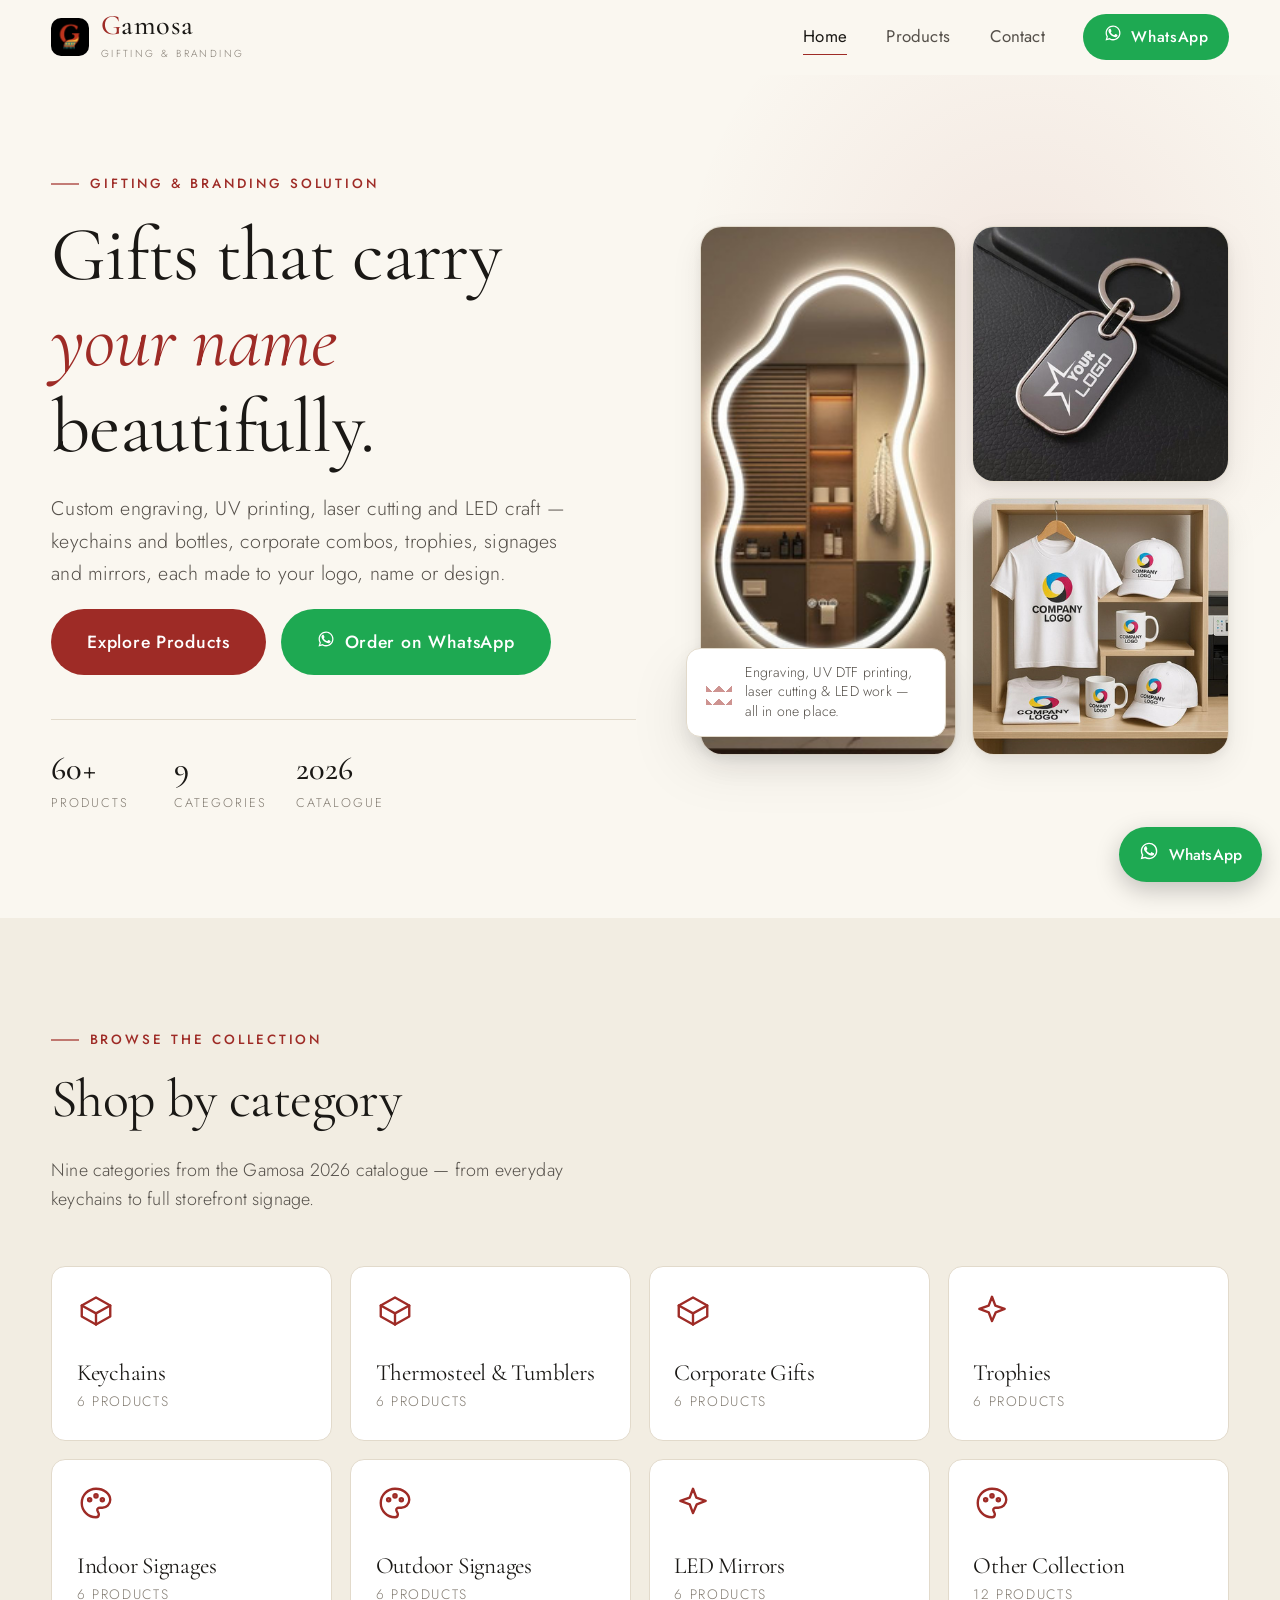
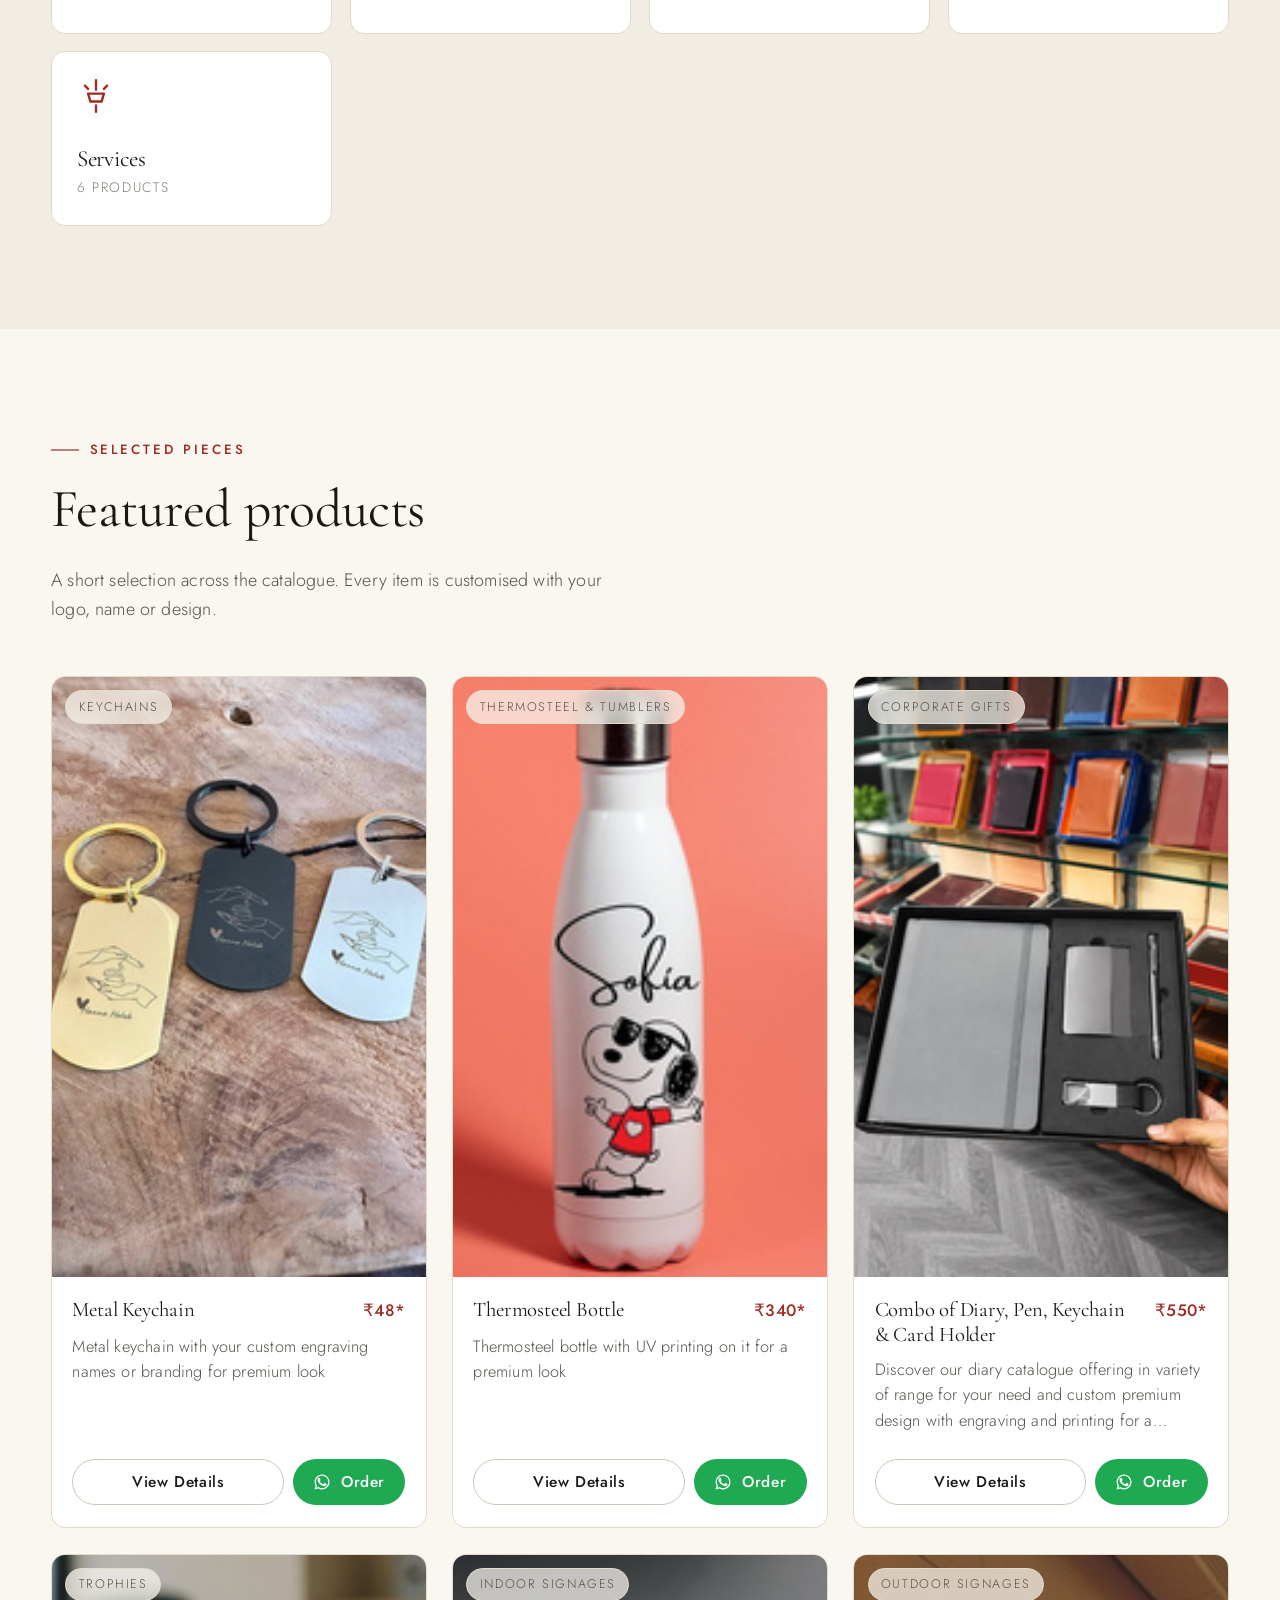
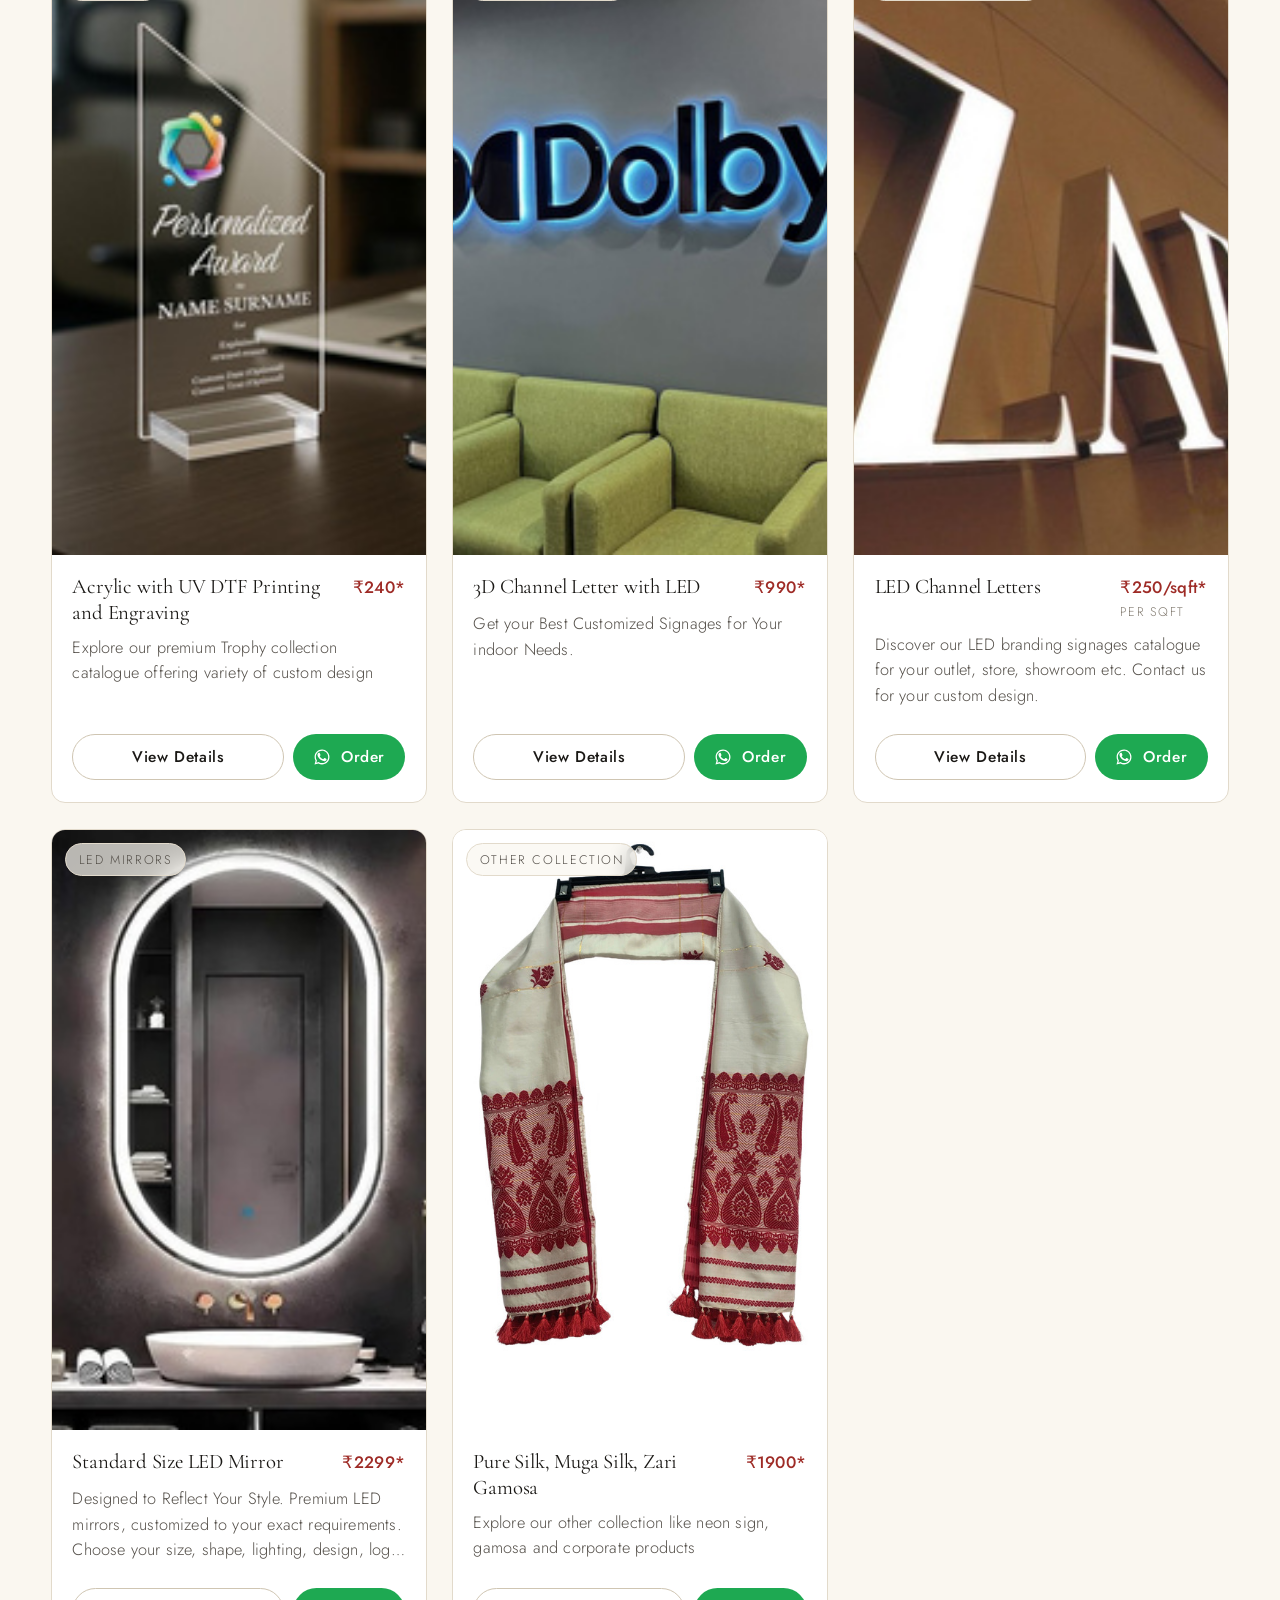
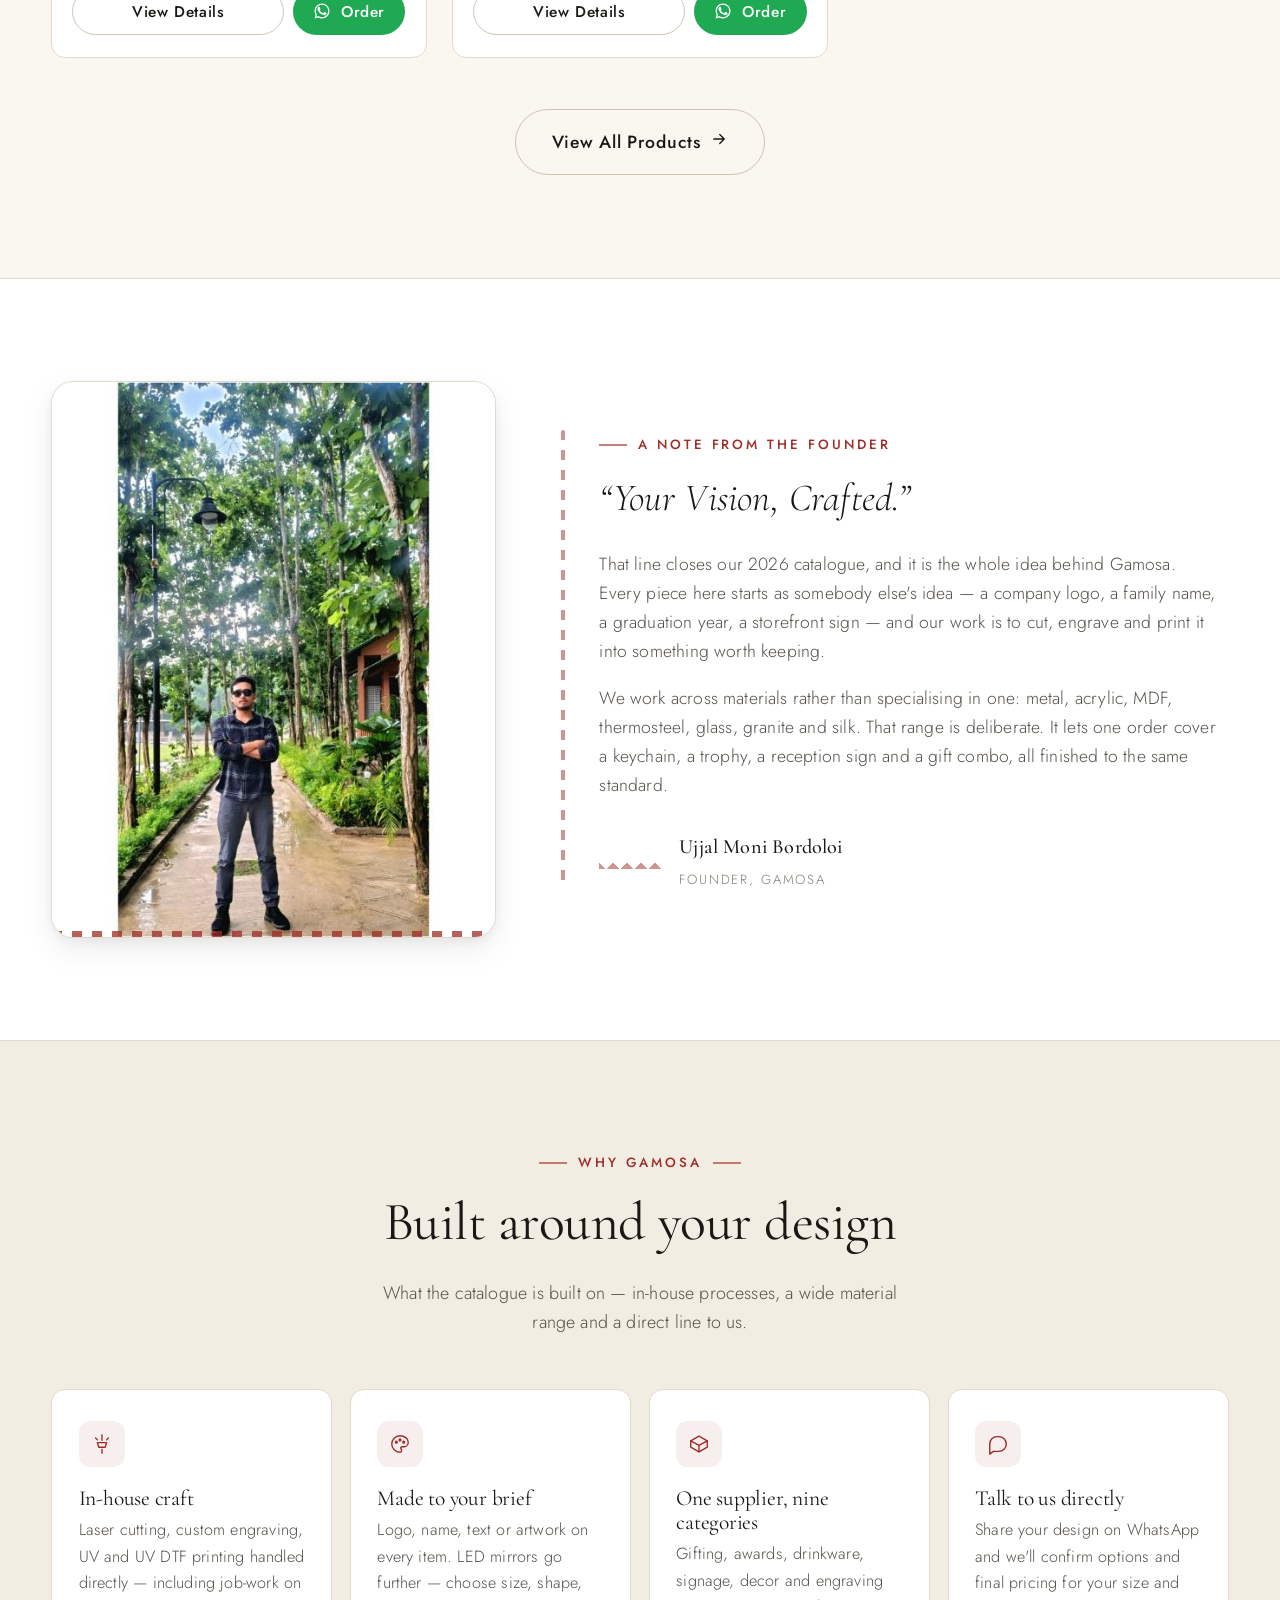
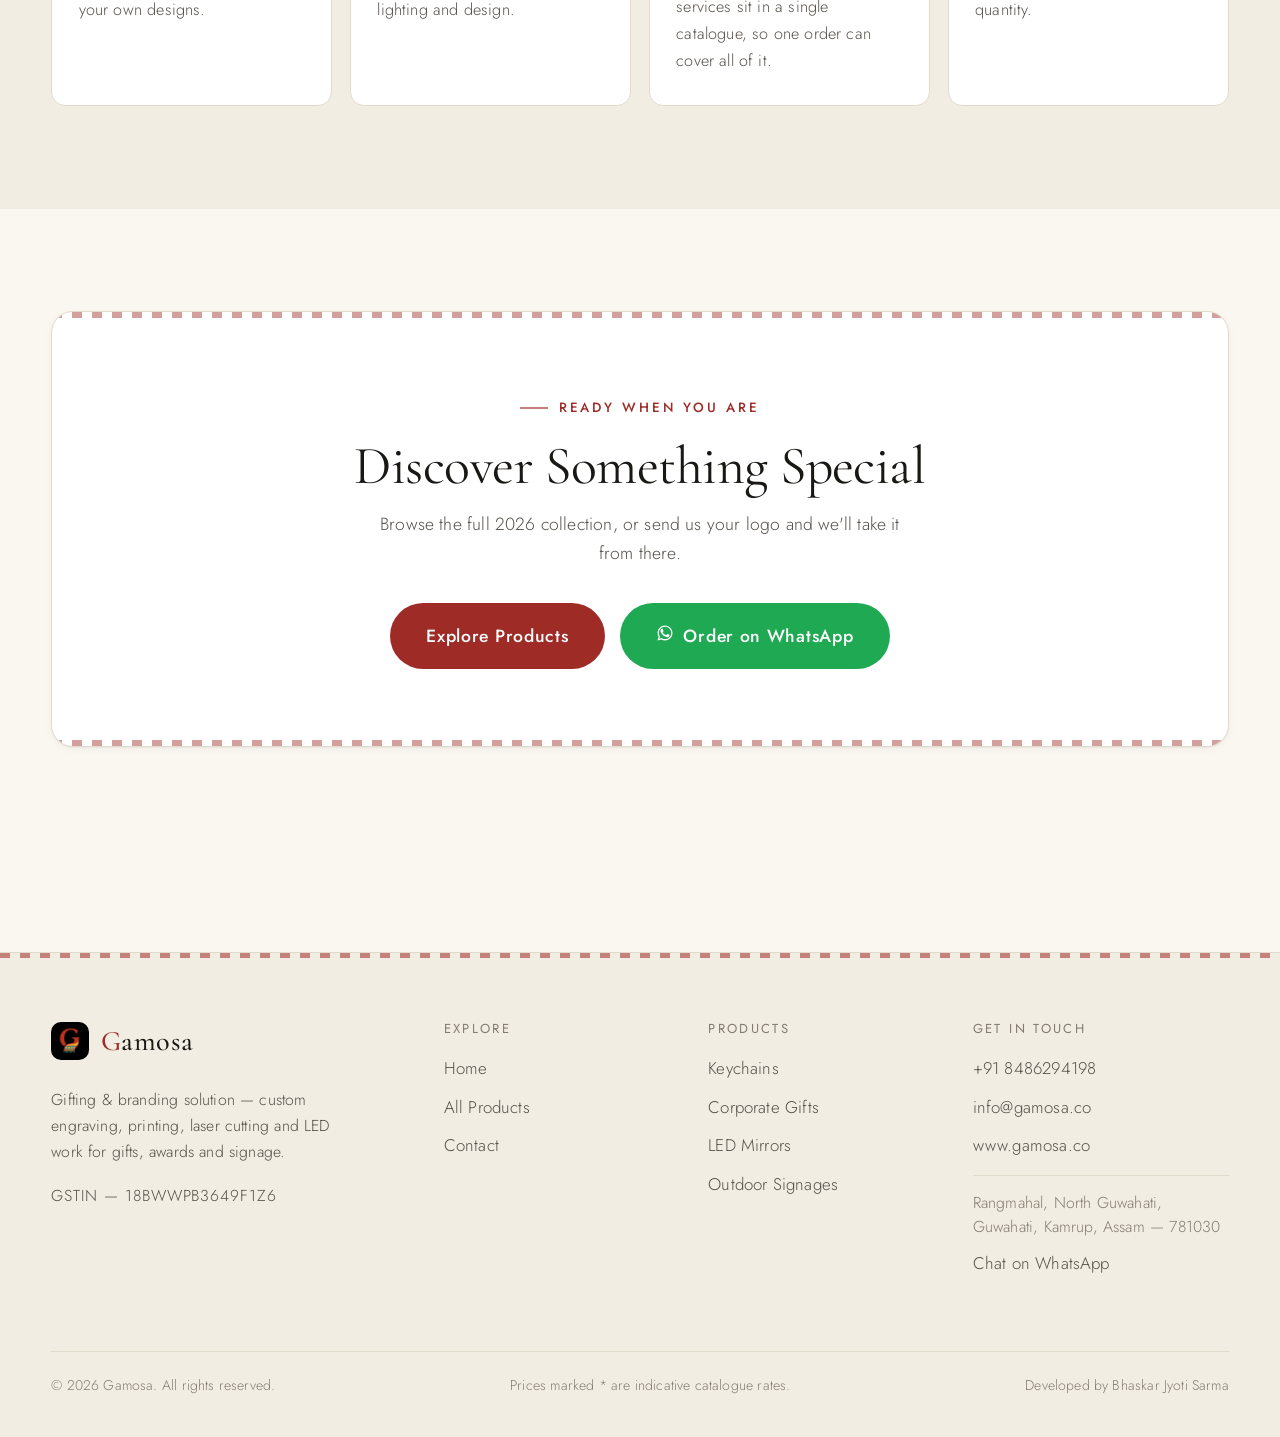
==== commit 4023e964: "Drop dark theme, use the real logo, and prepare for deploy Theme: remove the dark palette entirely. " ====
--- a/index.html
+++ b/index.html
@@ -5,8 +5,7 @@
 <meta name="viewport" content="width=device-width, initial-scale=1, viewport-fit=cover">
 <title>Gamosa — Custom Gifting &amp; Branding Solutions</title>
 <meta name="description" content="Gamosa is a gifting and branding solution offering custom keychains, thermosteel bottles, corporate gift combos, trophies, indoor and outdoor signages, LED mirrors and engraving services. Order on WhatsApp.">
-<meta name="theme-color" content="#FAF7F0" media="(prefers-color-scheme: light)">
-<meta name="theme-color" content="#121110" media="(prefers-color-scheme: dark)">
+<meta name="theme-color" content="#FAF7F0">
 <link rel="canonical" href="https://www.gamosa.co/">
 
 <!-- Open Graph / social -->
@@ -15,23 +14,18 @@
 <meta property="og:title" content="Gamosa — Custom Gifting &amp; Branding Solutions">
 <meta property="og:description" content="Custom keychains, bottles, corporate gifts, trophies, signages, LED mirrors and engraving services. Order on WhatsApp.">
 <meta property="og:url" content="https://www.gamosa.co/">
-<meta property="og:image" content="https://www.gamosa.co/assets/images/branding/og-cover.svg">
-<meta name="twitter:card" content="summary_large_image">
+<meta property="og:image" content="https://www.gamosa.co/assets/images/gamosa_logo.jpg">
+<meta property="og:image:width" content="640">
+<meta property="og:image:height" content="640">
+<meta property="og:image:alt" content="The Gamosa logo — a red letter G woven into an Assamese gamosa border">
+<meta name="twitter:card" content="summary">
 <meta name="twitter:title" content="Gamosa — Custom Gifting &amp; Branding Solutions">
 <meta name="twitter:description" content="Custom keychains, bottles, corporate gifts, trophies, signages, LED mirrors and engraving services.">
 
-<link rel="icon" href="assets/images/branding/favicon.svg" type="image/svg+xml">
+<link rel="icon" href="assets/images/gamosa_logo.jpg" type="image/jpeg">
 <link rel="preconnect" href="https://fonts.googleapis.com">
 <link rel="preconnect" href="https://fonts.gstatic.com" crossorigin>
 <link href="https://fonts.googleapis.com/css2?family=Cormorant+Garamond:ital,wght@0,300;0,400;0,500;0,600;1,400&family=Jost:wght@300;400;500&display=swap" rel="stylesheet">
-<!-- Apply the saved theme before first paint to avoid a flash of the wrong palette -->
-<script>
-  try {
-    var t = localStorage.getItem("gamosa-theme");
-    if (!t) t = window.matchMedia("(prefers-color-scheme: dark)").matches ? "dark" : "light";
-    document.documentElement.setAttribute("data-theme", t);
-  } catch (e) { document.documentElement.setAttribute("data-theme", "light"); }
-</script>
 <link rel="stylesheet" href="css/style.css">
 <link rel="stylesheet" href="css/animations.css">
 <link rel="stylesheet" href="css/responsive.css">
@@ -43,7 +37,7 @@
 <header class="site-header">
   <div class="container nav">
     <a class="brand" href="index.html" aria-label="Gamosa — home">
-      <img class="brand__mark" src="assets/images/branding/logo.svg" alt="" width="38" height="38">
+      <img class="brand__mark" src="assets/images/gamosa_logo.jpg" alt="" width="38" height="38">
       <span>
         <span class="brand__name"><em>G</em>amosa</span>
         <span class="brand__tag">Gifting &amp; Branding</span>
@@ -57,7 +51,6 @@
     </nav>
 
     <div class="nav__actions">
-      <button type="button" class="icon-btn theme-toggle" aria-pressed="false" aria-label="Switch to dark mode"></button>
       <a class="btn btn--wa btn--sm btn--wa-desktop" href="https://wa.me/918486294198" data-wa>
         <span data-icon="whatsapp" aria-hidden="true"></span><span>WhatsApp</span>
       </a>
@@ -116,7 +109,7 @@
           </a>
         </div>
         <div class="hero__meta">
-          <div><strong>60</strong><span>Products</span></div>
+          <div><strong>60+</strong><span>Products</span></div>
           <div><strong>9</strong><span>Categories</span></div>
           <div><strong>2026</strong><span>Catalogue</span></div>
         </div>
@@ -270,7 +263,7 @@
   <div class="container footer__inner">
     <div class="footer__about">
       <a class="brand" href="index.html">
-        <img class="brand__mark" src="assets/images/branding/logo.svg" alt="" width="38" height="38">
+        <img class="brand__mark" src="assets/images/gamosa_logo.jpg" alt="" width="38" height="38">
         <span class="brand__name"><em>G</em>amosa</span>
       </a>
       <p>Gifting &amp; branding solution — custom engraving, printing, laser cutting and LED work for gifts, awards and signage.</p>
@@ -312,6 +305,7 @@
     <div class="footer__bottom">
       <p>&copy; <span data-year>2026</span> Gamosa. All rights reserved.</p>
       <p>Prices marked * are indicative catalogue rates.</p>
+      <p class="footer__credit">Developed by Bhaskar Jyoti Sarma</p>
     </div>
   </div>
 </footer>
--- a/css/style.css
+++ b/css/style.css
@@ -1,6 +1,6 @@
 /* ==========================================================================
    Gamosa — Core stylesheet
-   1.  Design tokens (light + dark)
+   1.  Design tokens
    2.  Reset & base
    3.  Layout primitives
    4.  Gamosa-inspired decorative elements
@@ -19,7 +19,7 @@
 
 /* ---------------------------------------------- 1. Design tokens --------- */
 :root {
-  /* Light mode — ivory, charcoal, muted Assamese red */
+  /* Ivory, charcoal, muted Assamese red */
   --bg:            #FAF7F0;
   --bg-alt:        #F2EDE2;
   --surface:       #FFFFFF;
@@ -62,36 +62,6 @@
   --dur: 0.45s;
 
   color-scheme: light;
-}
-
-[data-theme="dark"] {
-  --bg:            #121110;
-  --bg-alt:        #191715;
-  --surface:       #1C1A18;
-  --surface-sunk:  #211F1C;
-  --text:          #F3EFE7;
-  --text-soft:     #B5ADA1;
-  --text-faint:    #8B837A;
-  --line:          #2E2B27;
-  --line-strong:   #413C36;
-
-  --accent:        #D1615A;
-  --accent-hover:  #E0766F;
-  --accent-soft:   rgba(209, 97, 90, 0.12);
-  --accent-ring:   rgba(209, 97, 90, 0.38);
-  --gold:          #C5A469;
-  --earth:         #A08D73;
-
-  --whatsapp:      #25C463;
-  --whatsapp-hover:#3FD378;
-
-  --shadow-sm: 0 1px 2px rgba(0, 0, 0, 0.4);
-  --shadow-md: 0 4px 12px rgba(0, 0, 0, 0.35), 0 12px 32px rgba(0, 0, 0, 0.35);
-  --shadow-lg: 0 8px 24px rgba(0, 0, 0, 0.4), 0 24px 60px rgba(0, 0, 0, 0.45);
-
-  --header-bg: rgba(18, 17, 16, 0.72);
-
-  color-scheme: dark;
 }
 
 /* ---------------------------------------------- 2. Reset & base ---------- */
@@ -409,6 +379,10 @@
   width: 38px;
   height: 38px;
   flex: none;
+  /* The logo ships on its own dark ground, so round it into a badge that sits
+     on the ivory page the way the favicon does. */
+  border-radius: 10px;
+  object-fit: cover;
 }
 .brand__name {
   font-family: var(--font-display);
@@ -489,10 +463,6 @@
 }
 .icon-btn svg { width: 19px; height: 19px; }
 
-/* Theme toggle icon swap */
-.theme-toggle .icon-moon { display: none; }
-[data-theme="dark"] .theme-toggle .icon-sun { display: none; }
-[data-theme="dark"] .theme-toggle .icon-moon { display: block; }
 
 /* Hamburger */
 .nav__burger { display: none; }
@@ -847,21 +817,6 @@
   color: var(--text-faint);
 }
 
-.placeholder-note {
-  display: flex;
-  gap: 0.7rem;
-  align-items: flex-start;
-  margin-top: 1.75rem;
-  padding: 0.9rem 1.1rem;
-  border: 1px dashed var(--line-strong);
-  border-radius: var(--radius-sm);
-  background: var(--surface-sunk);
-  font-size: 0.82rem;
-  line-height: 1.5;
-  color: var(--text-faint);
-}
-.placeholder-note svg { width: 16px; height: 16px; flex: none; margin-top: 2px; }
-.placeholder-note p { margin: 0; }
 
 /* Why choose us */
 .why-grid {
@@ -1378,11 +1333,6 @@
 }
 .contact-item p { margin: 0; font-size: 0.98rem; }
 .contact-item a:hover { color: var(--accent); }
-.contact-item .pending {
-  font-size: 0.88rem;
-  color: var(--text-faint);
-  font-style: italic;
-}
 
 .form-card {
   background: var(--surface);
@@ -1512,6 +1462,9 @@
   color: var(--text-faint);
 }
 .footer__bottom a:hover { color: var(--accent); }
+
+/* Keeps the developer credit on one line when the footer row wraps. */
+.footer__credit { white-space: nowrap; }
 
 /* ---------------------------------------------- 14. Floating WhatsApp ---- */
 .wa-float {
--- a/css/animations.css
+++ b/css/animations.css
@@ -121,18 +121,6 @@
 }
 .skeleton--card { aspect-ratio: 3 / 4; }
 
-/* ---------------------------------------------- Theme transition --------- */
-/* Applied briefly by main.js while the palette swaps, so colours cross-fade
-   instead of snapping. */
-html.theme-transition,
-html.theme-transition *,
-html.theme-transition *::before,
-html.theme-transition *::after {
-  transition: background-color 0.4s var(--ease),
-              border-color 0.4s var(--ease),
-              color 0.4s var(--ease) !important;
-}
-
 /* ---------------------------------------------- Reduced motion ----------- */
 @media (prefers-reduced-motion: reduce) {
   html { scroll-behavior: auto; }
